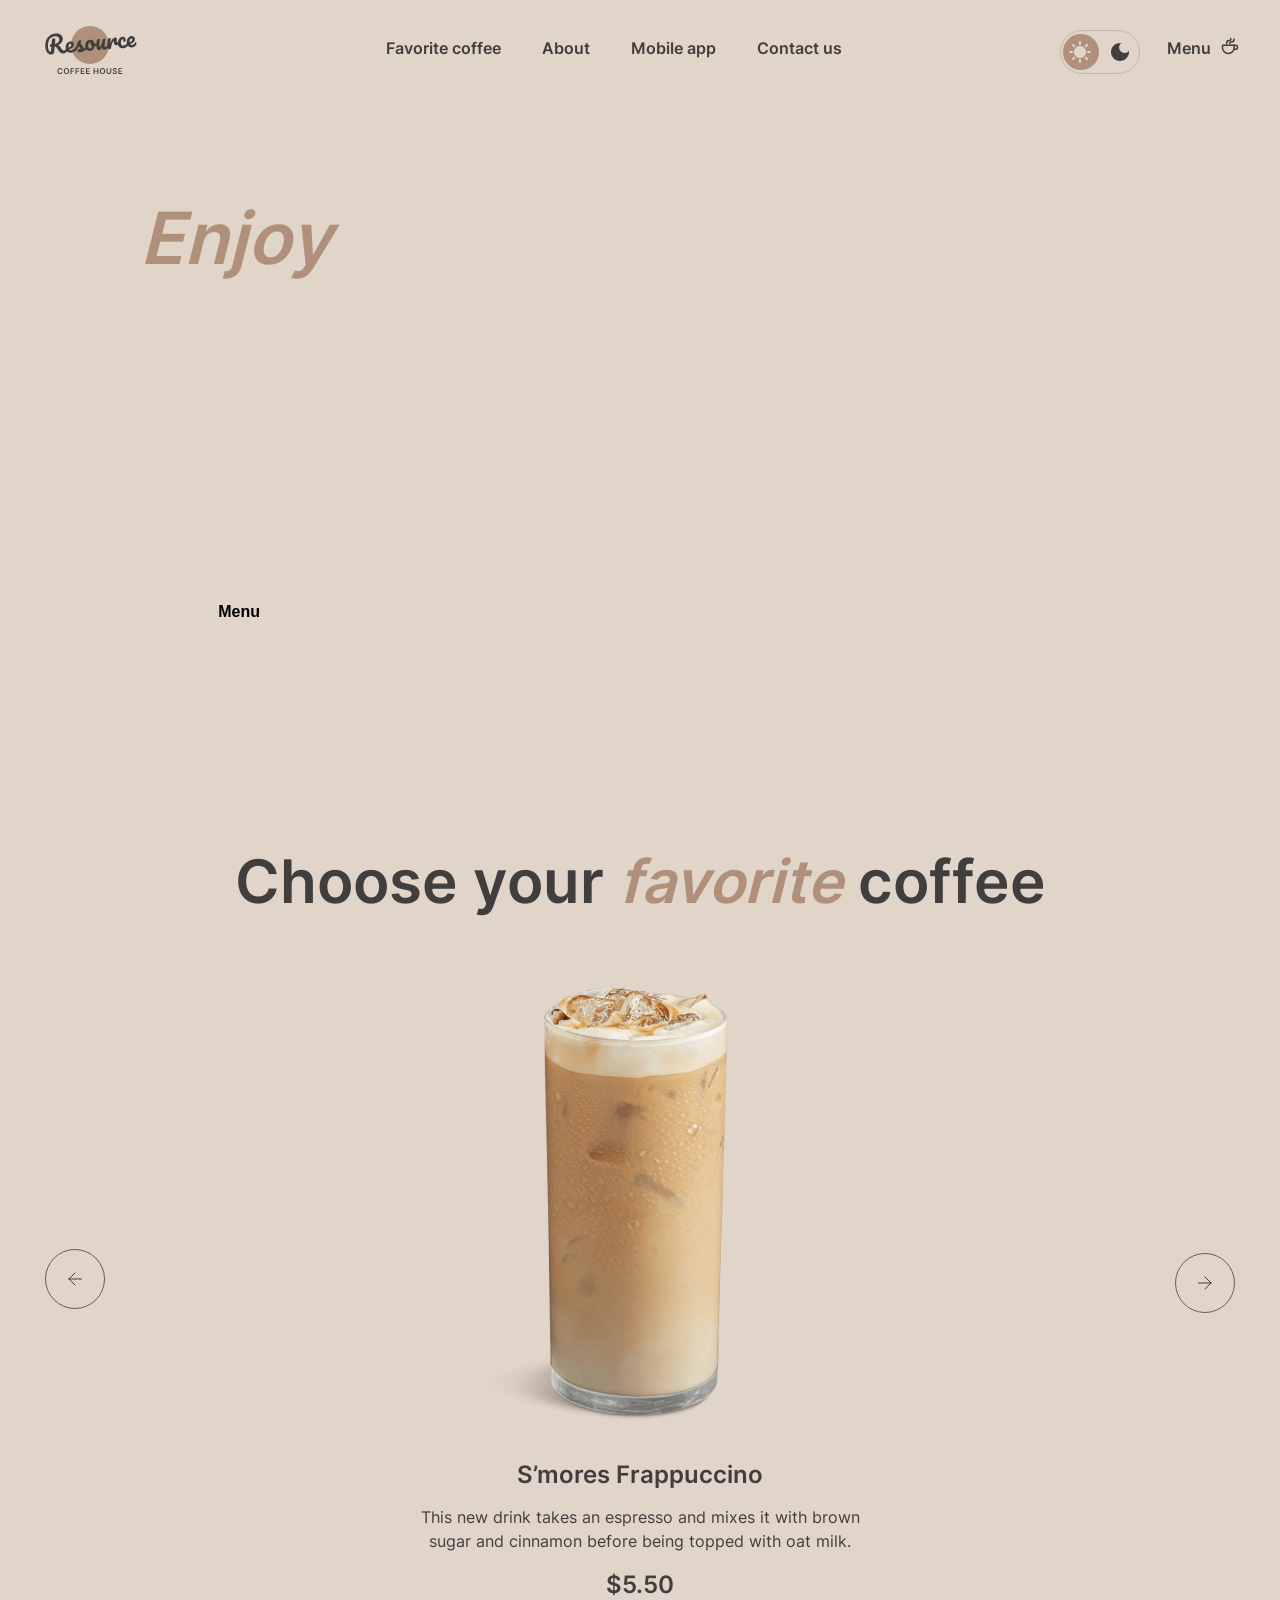
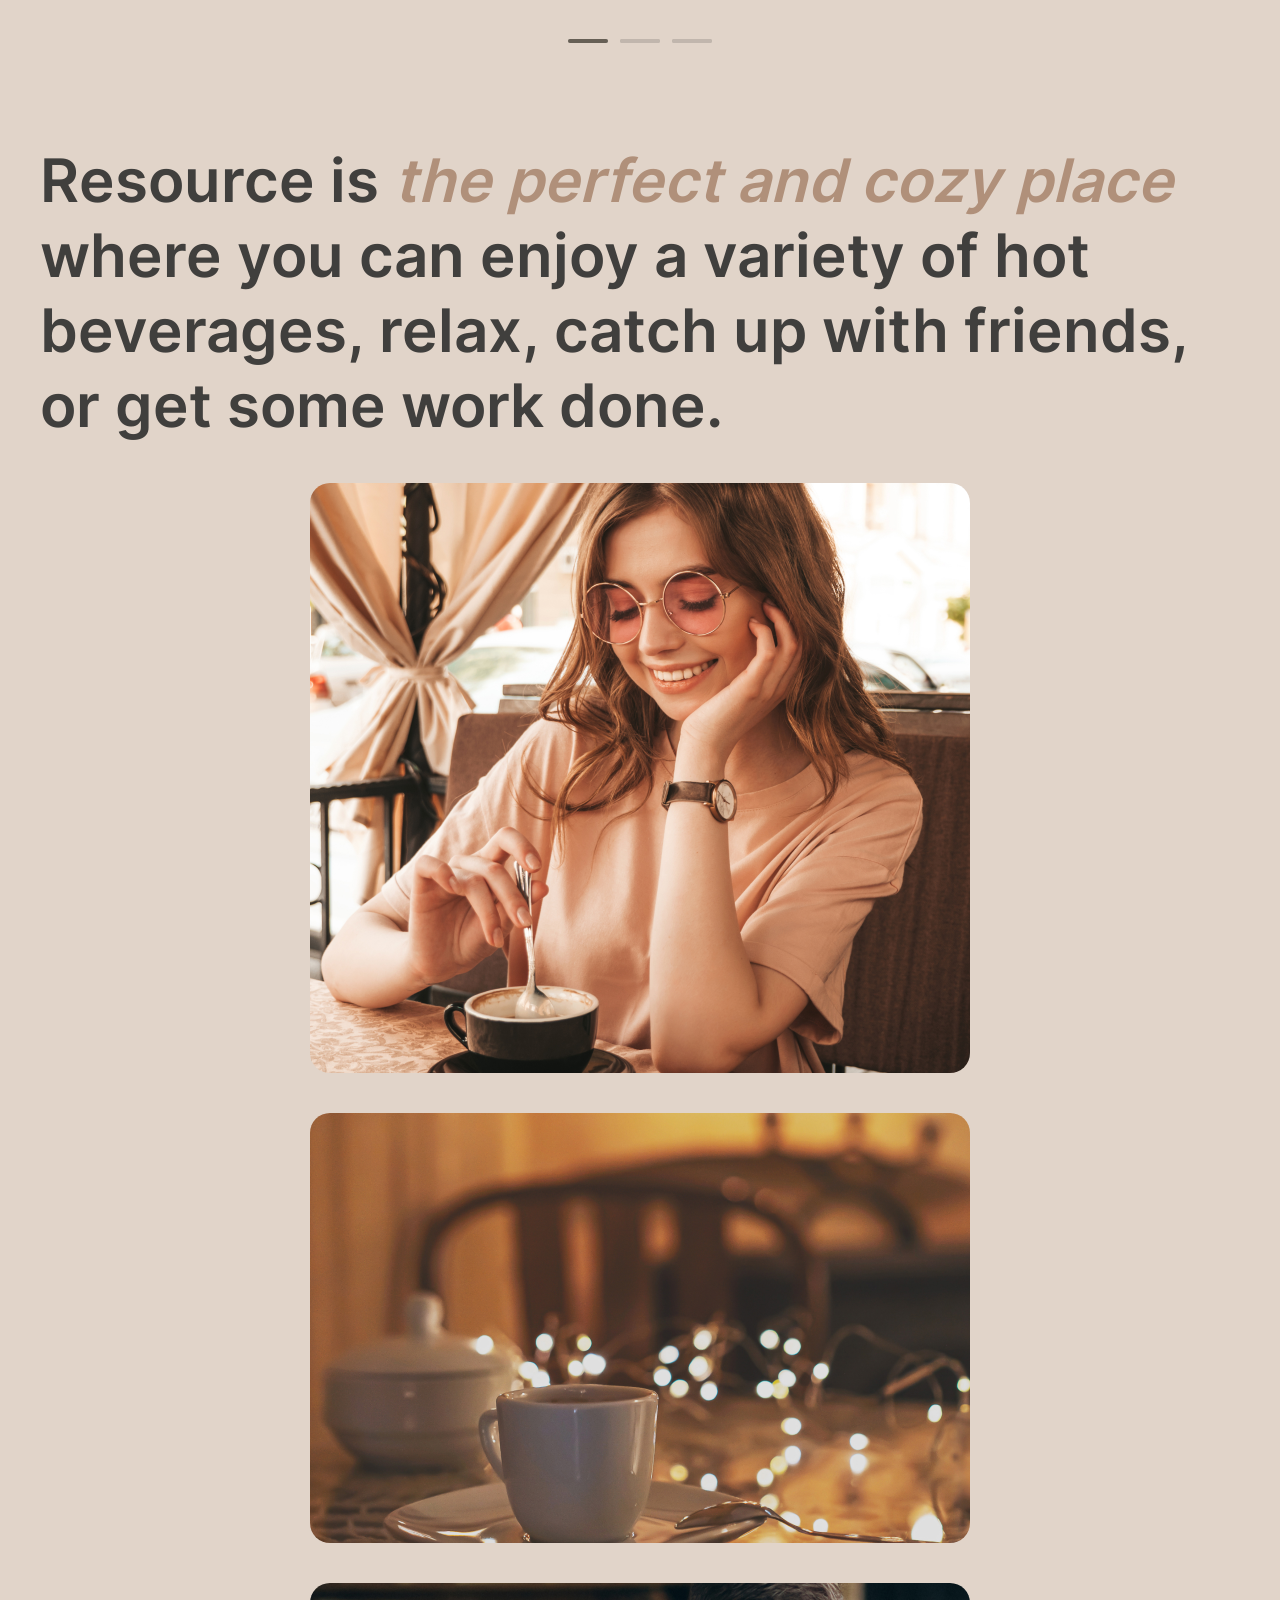
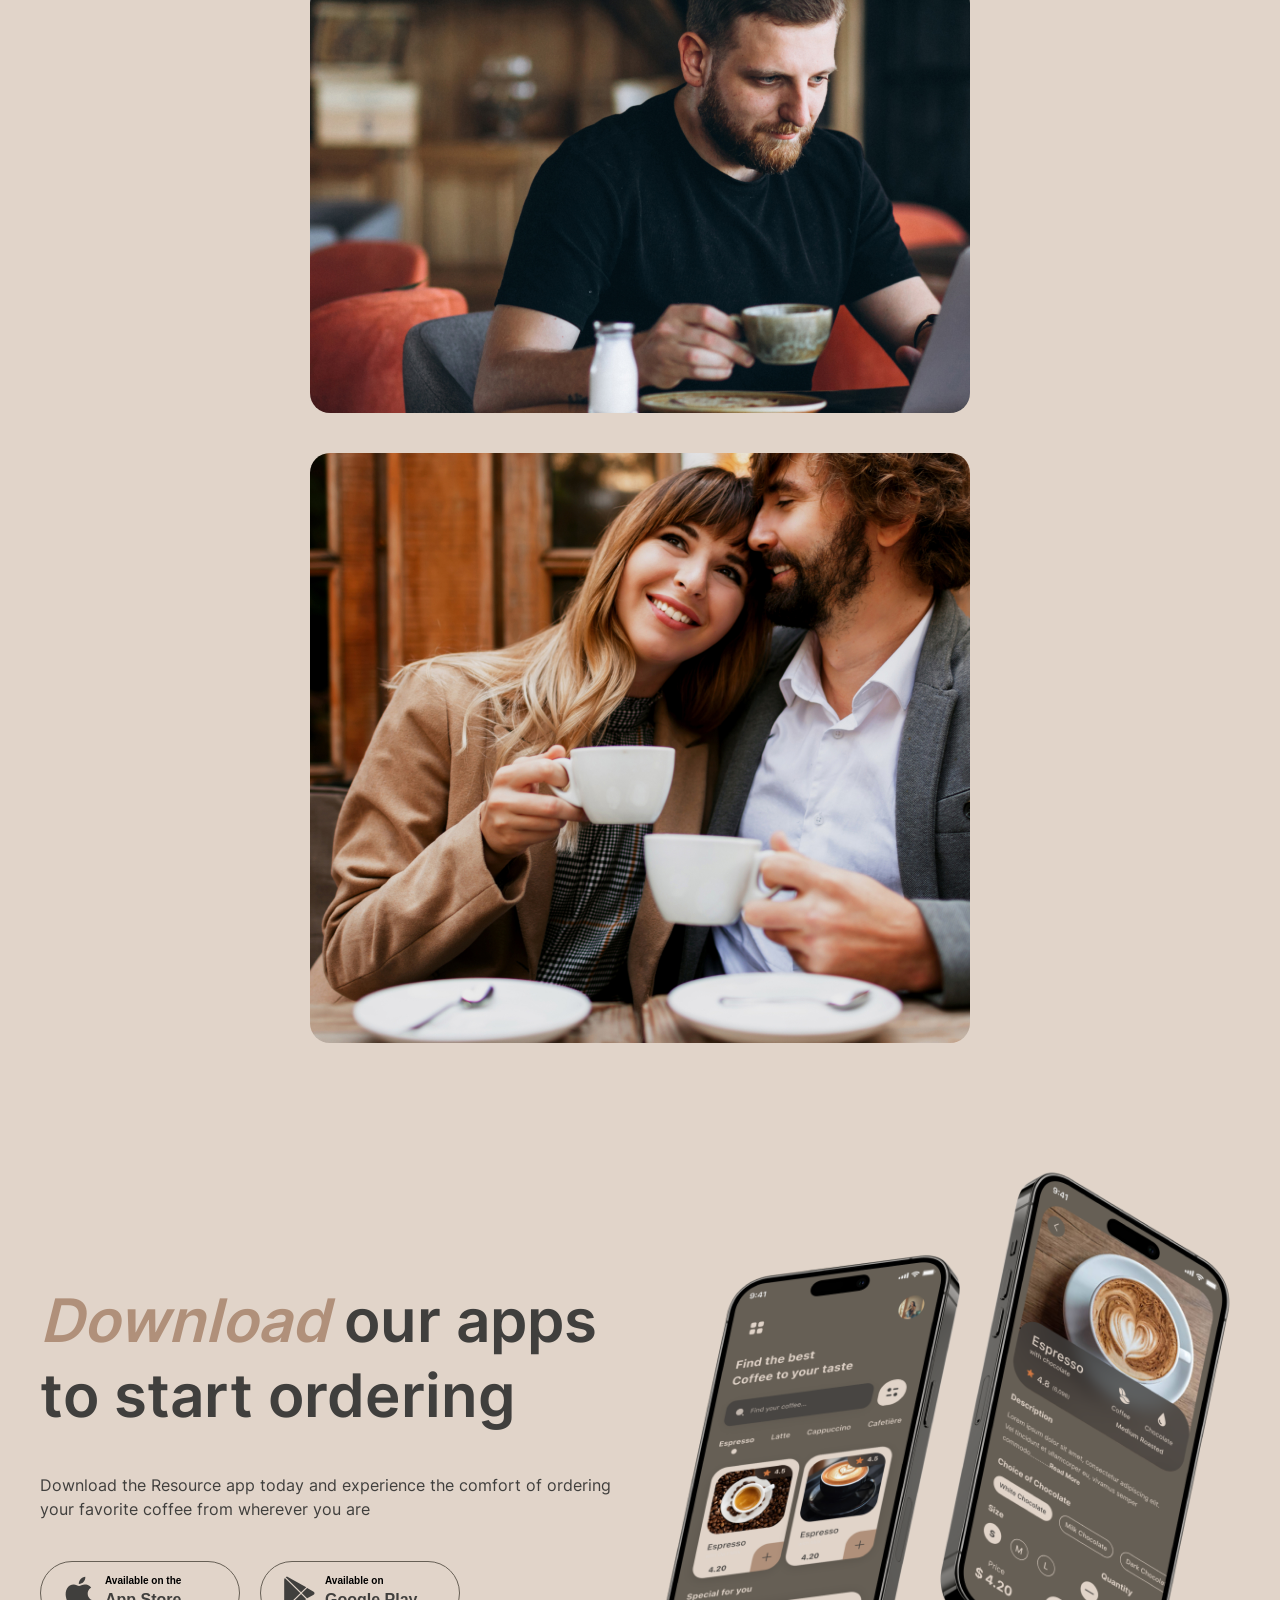
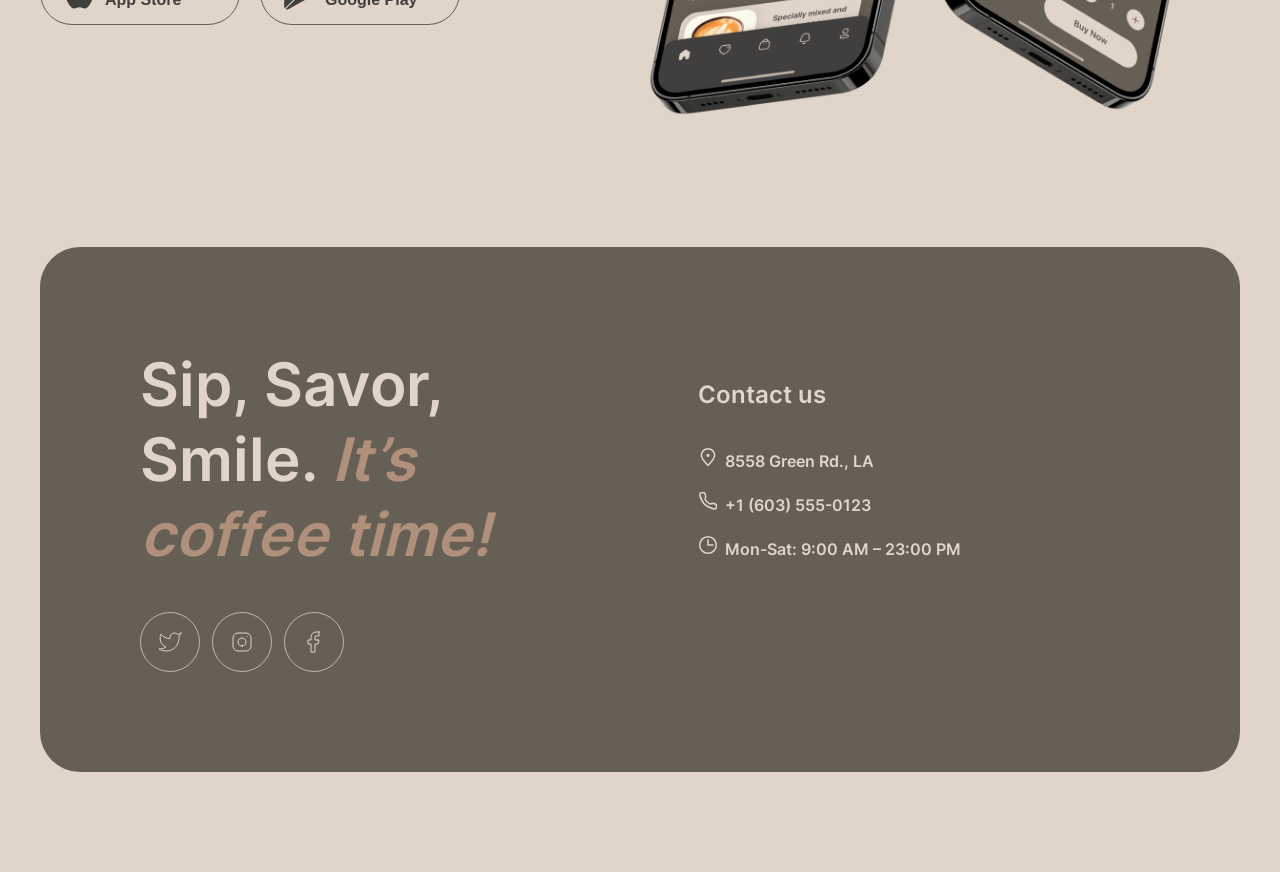
==== index.html @ 642f6a85 "feat: add theme colors" ====
<!DOCTYPE html>
<html lang="en">

<head>
    <meta charset="UTF-8">
    <meta name="viewport" content="width=device-width, initial-scale=1.0">
    <link rel="stylesheet" href="css/index.css">
    <title>Coffee-House</title>
    <link rel="icon" type="image/x-icon" href="asserts/img/ico/coffee-cup.ico">
    <script src="js/initTheme.js" type="module"></script>
</head>

<body>
    <header class="header">
        <div class="content-wrapper">
            <img class="logo" src="asserts/img/svg/header/logo.svg" alt="logo">
            <div class="header_menu_wrapper">
                <nav class="nav">
                    <ul class="nav_list">
                        <li class="nav_item"><a class="nav_link" href="#favorite">Favorite coffee</a></li>
                        <li class="nav_item"><a class="nav_link" href="#about">About</a></li>
                        <li class="nav_item"><a class="nav_link" href="#mobile-app">Mobile app</a></li>
                        <li class="nav_item"><a class="nav_link" href="#contact-us">Contact us</a></li>
                    </ul>
                </nav>

                <a class="menu_link" href="menu.html">
                    <div class="menu">Menu</div>
                    <img class="coffee-cup" src="asserts/img/svg/header/coffee-cup.svg" alt="coffee-cup">
                </a>
            </div>
            <label class="theme-switch">
                <input type="checkbox" id="theme-toggle">
                <span class="theme-slider">
                    <span class="icon sun"><svg width="22" height="22" viewBox="0 0 22 22" fill="none"
                            xmlns="http://www.w3.org/2000/svg">
                            <path
                                d="M10 3V1C10 0.45 10.45 0 11 0C11.55 0 12 0.45 12 1V3C12 3.55 11.55 4 11 4C10.45 4 10 3.55 10 3ZM17.36 6.05L18.77 4.63C19.16 4.24 19.16 3.61 18.77 3.22C18.38 2.83 17.75 2.83 17.36 3.22L15.95 4.64C15.56 5.03 15.56 5.66 15.95 6.05C16.34 6.44 16.97 6.44 17.36 6.05ZM21 10H19C18.45 10 18 10.45 18 11C18 11.55 18.45 12 19 12H21C21.55 12 22 11.55 22 11C22 10.45 21.55 10 21 10ZM11 18C10.45 18 10 18.45 10 19V21C10 21.55 10.45 22 11 22C11.55 22 12 21.55 12 21V19C12 18.45 11.55 18 11 18ZM4.64 6.05L3.22 4.64C2.83 4.25 2.83 3.61 3.22 3.23C3.61 2.85 4.25 2.84 4.63 3.23L6.04 4.64C6.43 5.03 6.43 5.67 6.04 6.05C5.65 6.43 5.02 6.44 4.64 6.05ZM15.95 15.95C15.56 16.34 15.56 16.98 15.95 17.36L17.36 18.77C17.75 19.16 18.39 19.16 18.77 18.77C19.16 18.38 19.16 17.74 18.77 17.36L17.36 15.95C16.98 15.56 16.34 15.56 15.95 15.95ZM1 12H3C3.55 12 4 11.55 4 11C4 10.45 3.55 10 3 10H1C0.45 10 0 10.45 0 11C0 11.55 0.45 12 1 12ZM4.64 18.78L6.05 17.37C6.44 16.98 6.44 16.34 6.05 15.96C5.66 15.58 5.02 15.57 4.64 15.96L3.23 17.37C2.84 17.76 2.84 18.4 3.23 18.78C3.61 19.17 4.25 19.17 4.64 18.78ZM11 5C7.69 5 5 7.69 5 11C5 14.31 7.69 17 11 17C14.31 17 17 14.31 17 11C17 7.69 14.31 5 11 5Z"
                                fill="#E1D4C9" />
                        </svg>

                    </span>
                    <span class="icon moon"><svg width="18" height="18" viewBox="0 0 18 18" fill="none"
                            xmlns="http://www.w3.org/2000/svg">
                            <path
                                d="M9 0C4.03 0 0 4.03 0 9C0 13.97 4.03 18 9 18C13.97 18 18 13.97 18 9C18 8.54 17.96 8.08 17.9 7.64C16.92 9.01 15.32 9.9 13.5 9.9C10.52 9.9 8.1 7.48 8.1 4.5C8.1 2.69 8.99 1.08 10.36 0.0999999C9.92 0.0399999 9.46 0 9 0Z"
                                fill="#403F3D" />
                        </svg>
                    </span>
                </span>
            </label>
            <div class="burger_menu">
                <span class="line-1"></span>
                <span class="line-2"></span>
            </div>
        </div>
    </header>
    <main class="main">
        <section class="section_enjoy">
            <div class="content-wrapper">
                <div class="section-enjoy_content"><video autoplay muted loop>
                        <source src="asserts/video/enjoy-720.mp4" type="video/mp4">
                    </video>
                    <div class="enjoy_wrapper">
                        <h1><span class="accent-text">Enjoy</span> premium coffee at our charming cafe</h1>
                        <p>With its inviting atmosphere and delicious coffee options, the Coffee House Resource is a
                            popular
                            destination for coffee lovers and those seeking a warm and inviting space to enjoy their
                            favorite beverage.</p>
                        <button class="menu" onclick="location.href='menu.html'">
                            <span class="btn-menu-text">Menu</span>
                            <img class="coffee-cup-button" src="asserts/img/svg/header/coffee-cup.svg" alt="coffee-cup">
                        </button>
                    </div>
                </div>

            </div>
        </section>
        <section id="favorite" class="section_favorite">
            <div class="content-wrapper">
                <h2 class="section-header">Choose your <span class="accent-text">favorite</span> coffee</h2>
                <div class="slider">
                    <div class="slides-container">
                        <div class="slide active">
                            <div class="cofee_image"><img src="asserts/img/png/slide-1.png" alt="slide-1"></div>
                            <div class="coffee_name">S’mores Frappuccino</div>
                            <div class="coffee_description">This new drink takes an espresso and mixes it with brown
                                sugar and cinnamon before being topped with oat milk.</div>
                            <div class="coffee_price">$5.50</div>
                        </div>
                    </div>
                    <div class="left_arrow">
                        <svg class="svg-arrow" width="60" height="60" viewBox="0 0 60 60" fill="none"
                            xmlns="http://www.w3.org/2000/svg">
                            <rect class="rect" x="0.5" y="0.5" width="59" height="59" rx="29.5" stroke="#665F55" />
                            <path class="path" d="M36.5 30H24M24 30L30 24M24 30L30 36" stroke="#403F3D"
                                stroke-linecap="round" stroke-linejoin="round" />
                        </svg>
                    </div>
                    <div class="right_arrow"><svg class="svg-arrow" width="60" height="60" viewBox="0 0 60 60"
                            fill="none" xmlns="http://www.w3.org/2000/svg">
                            <rect class="rect" x="0.5" y="0.5" width="59" height="59" rx="29.5" stroke="#665F55" />
                            <path class="path" d="M36.5 30H24M24 30L30 24M24 30L30 36" stroke="#403F3D"
                                stroke-linecap="round" stroke-linejoin="round" />
                        </svg></div>
                    <div class="controls">
                        <div class="controll-wrapper">
                            <div class="control active"></div>
                        </div>
                        <div class="controll-wrapper">
                            <div class="control"></div>
                        </div>
                        <div class="controll-wrapper">
                            <div class="control"></div>
                        </div>
                    </div>
                </div>
            </div>
        </section>
        <section id="about" class="section_about">
            <div class="content-wrapper">
                <h2 class="section-header">Resource is <span class="accent-text">the perfect and cozy place</span> where
                    you
                    can enjoy a variety
                    of hot beverages,
                    relax, catch up with friends, or get some work done.</h2>
                <div class="galery">
                    <div class="left_row">
                        <div class="frame frame_first"> <img class="foto_first" src="asserts/img/png/about-1.png"
                                alt="about-1">
                        </div>
                        <div class="frame frame_second">
                            <img class="foto_second" src="asserts/img/png/about-2.png" alt="about-2">
                        </div>
                    </div>
                    <div class="right_row">
                        <div class="frame frame_first"><img class="foto_first" src="asserts/img/png/about-3.png"
                                alt="about-3"></div>
                        <div class="frame frame_second"><img class="foto_second" src="asserts/img/png/about-4.png"
                                alt="about-4"></div>
                    </div>
                </div>
            </div>
        </section>
        <section id="mobile-app" class="mobile-app">
            <div class="content-wrapper">
                <div class="offer">
                    <h2 class="section-header"><span class="accent-text">Download</span> our apps to start ordering</h2>
                    <div class="description">Download the Resource app today and experience the comfort of ordering your
                        favorite coffee from wherever you are</div>
                    <div class="download_block_buttons">
                        <button class="button-download"><svg class="svg-apple" width="36" height="36"
                                viewBox="0 0 36 36" fill="none" xmlns="http://www.w3.org/2000/svg">
                                <g id="icon-apple">
                                    <g id="Icon-apple">
                                        <g id="Vector-apple">
                                            <path class="apple"
                                                d="M26.7063 18.6307C26.6694 14.6324 30.0641 12.6872 30.2193 12.5966C28.2967 9.86366 25.3169 9.49026 24.2697 9.46048C21.767 9.20369 19.3393 10.9206 18.0644 10.9206C16.764 10.9206 14.8008 9.48529 12.6848 9.52747C9.96196 9.56841 7.41468 11.1055 6.01762 13.4923C3.13444 18.359 5.28474 25.5108 8.04705 29.4446C9.42884 31.3712 11.0435 33.5223 13.1569 33.4466C15.2245 33.3635 15.9968 32.1614 18.4919 32.1614C20.9641 32.1614 21.6893 33.4466 23.8447 33.3983C26.0637 33.3635 27.4608 31.463 28.7942 29.519C30.3911 27.3108 31.0323 25.1362 31.0578 25.0245C31.0056 25.0071 26.7483 23.4229 26.7063 18.6307Z"
                                                fill="#403F3D" />
                                            <path class="apple"
                                                d="M22.6347 6.87268C23.7468 5.51675 24.5076 3.67205 24.2964 1.80005C22.6869 1.86952 20.674 2.88554 19.5149 4.21169C18.4893 5.38029 17.5732 7.29571 17.8099 9.097C19.6179 9.2285 21.4743 8.20752 22.6347 6.87268Z"
                                                fill="#403F3D" />
                                        </g>
                                    </g>
                                </g>
                            </svg>
                            <span class="text">
                                <span class="description">Available on the</span>
                                <span class="platform">App Store</span>
                            </span>
                        </button>
                        <button class="button-download"><svg width="36" height="36" viewBox="0 0 36 36" fill="none"
                                xmlns="http://www.w3.org/2000/svg">
                                <g id="icon-google">
                                    <g id="Icon-google">
                                        <path class="google" id="Vector-google"
                                            d="M3.7558 3.20297C3.39335 3.57289 3.18359 4.14884 3.18359 4.89471V31.4994C3.18359 32.2453 3.39335 32.8212 3.7558 33.1911L3.84525 33.2723L19.1359 18.37V18.0181L3.84525 3.11575L3.7558 3.20297Z"
                                            fill="#403F3D" />
                                        <path class="google" id="Vector_2"
                                            d="M26.0776 23.34L20.9863 18.37V18.0181L26.0837 13.0482L26.1979 13.1128L32.2345 16.4617C33.9573 17.4121 33.9573 18.976 32.2345 19.9324L26.1979 23.2753L26.0776 23.34Z"
                                            fill="#403F3D" />
                                        <path class="google" id="Vector_3"
                                            d="M25.2733 24.2007L20.0617 19.1195L4.68164 34.1166C5.25384 34.7031 6.18695 34.7737 7.24807 34.1873L25.2733 24.2007Z"
                                            fill="#403F3D" />
                                        <path class="google" id="Vector_4"
                                            d="M25.2733 12.1876L7.24807 2.20103C6.18695 1.62058 5.25384 1.69125 4.68164 2.27772L20.0617 17.2688L25.2733 12.1876Z"
                                            fill="#403F3D" />
                                    </g>
                                </g>
                            </svg>
                            <span class="text">
                                <span class="description">Available on</span>
                                <span class="platform">Google Play</span>
                            </span>
                        </button>
                    </div>
                </div>
                <div class="screens">
                    <img src="asserts/img/png/mobile-screens.png" alt="mobile-screens">
                </div>
            </div>
        </section>
    </main>
    <footer class="footer">
        <div class="content-wrapper">
            <div class="footer_wrapper">
                <div class="left_pane">
                    <h2>Sip, Savor, Smile. <span class="accent-text">It’s coffee time!</span></h2>
                    <div class="icons">
                        <a class="icon-wrapper" href="https://twitter.com/?lang=en" target="_blank"><svg width="24"
                                height="24" viewBox="0 0 24 24" fill="none" xmlns="http://www.w3.org/2000/svg">
                                <g id="twitter">
                                    <path class="twitter" id="Vector-twitter"
                                        d="M23 3.01006C23 3.01006 20.9821 4.20217 19.86 4.54006C19.2577 3.84757 18.4573 3.35675 17.567 3.13398C16.6767 2.91122 15.7395 2.96725 14.8821 3.29451C14.0247 3.62177 13.2884 4.20446 12.773 4.96377C12.2575 5.72309 11.9877 6.62239 12 7.54006V8.54006C10.2426 8.58562 8.50127 8.19587 6.93101 7.4055C5.36074 6.61513 4.01032 5.44869 3 4.01006C3 4.01006 -1 13.0101 8 17.0101C5.94053 18.408 3.48716 19.109 1 19.0101C10 24.0101 21 19.0101 21 7.51006C20.9991 7.23151 20.9723 6.95365 20.92 6.68006C21.9406 5.67355 23 3.01006 23 3.01006Z"
                                        stroke="#E1D4C9" stroke-linecap="round" stroke-linejoin="round" />
                                </g>
                            </svg>
                        </a>
                        <a class="icon-wrapper" href="https://www.instagram.com/" target="_blank"><svg width="24"
                                height="24" viewBox="0 0 24 24" fill="none" xmlns="http://www.w3.org/2000/svg">
                                <g id="instagram">
                                    <path class="instagram" id="Vector-instagram"
                                        d="M12 16C14.2091 16 16 14.2091 16 12C16 9.79086 14.2091 8 12 8C9.79086 8 8 9.79086 8 12C8 14.2091 9.79086 16 12 16Z"
                                        stroke="#E1D4C9" stroke-linecap="round" stroke-linejoin="round" />
                                    <path class="instagram" id="Vector-instagram_2"
                                        d="M3 16V8C3 5.23858 5.23858 3 8 3H16C18.7614 3 21 5.23858 21 8V16C21 18.7614 18.7614 21 16 21H8C5.23858 21 3 18.7614 3 16Z"
                                        stroke="#E1D4C9" />
                                    <path class="instagram" id="Vector-instagram_3" d="M17.5 6.51L17.51 6.49889"
                                        stroke="#E1D4C9" stroke-linecap="round" stroke-linejoin="round" />
                                </g>
                            </svg>
                        </a>
                        <a class="icon-wrapper" href="https://www.facebook.com/" target="_blank"><svg width="24"
                                height="24" viewBox="0 0 24 24" fill="none" xmlns="http://www.w3.org/2000/svg">
                                <g id="facebook">
                                    <path class="facebook" id="Vector-facebook"
                                        d="M17 2H14C12.6739 2 11.4021 2.52678 10.4645 3.46447C9.52678 4.40215 9 5.67392 9 7V10H6V14H9V22H13V14H16L17 10H13V7C13 6.73478 13.1054 6.48043 13.2929 6.29289C13.4804 6.10536 13.7348 6 14 6H17V2Z"
                                        stroke="#E1D4C9" stroke-linecap="round" stroke-linejoin="round" />
                                </g>
                            </svg></a>
                    </div>
                </div>
                <div class="right_pane">
                    <div id="contact-us" class="contact-us">Contact us</div>
                    <div class="contacts">
                        <a class="geo"
                            href="https://www.google.com/maps/place/Green+Ave,+Los+Angeles,+CA+90017,+USA/@34.0510876,-118.2740716,17z/data=!3m1!4b1!4m6!3m5!1s0x80c2c7a34c447f8b:0xe3b7208a65a0b1e2!8m2!3d34.0510876!4d-118.2714967!16s%2Fg%2F1tj1sbyf?entry=ttu"
                            target="_blank"><img src="asserts/img/svg/footer/geo.svg" alt="geo">
                            <p>8558 Green Rd., LA</p>
                        </a>
                        <a class="tel" href="tel:+1(603)555-0123"><img src="asserts/img/svg/footer/phone.svg"
                                alt="phone">
                            <p>
                                +1 (603) 555-0123</p>
                        </a>
                        <div class="work-days"><img src="asserts/img/svg/footer/clock.svg" alt="clock">
                            <p>Mon-Sat: 9:00 AM – 23:00 PM</p>
                        </div>
                    </div>
                </div>
            </div>
        </div>
    </footer>
    <script src="js/theme.js" type="module"></script>
</body>

</html>
---- css/index.css ----
@import "variables.css";
@import "header.css";
@import "footer.css";

@font-face {
  font-family: "Inter";
  src: url("../asserts/fonts/Inter/Inter-SemiBold.ttf");
  font-weight: 600;
}

@font-face {
  font-family: "Inter";
  src: url("../asserts/fonts/Inter/Inter-Regular.ttf");
  font-weight: 400;
}

* {
  box-sizing: border-box;
}

html {
  font-family: Inter;
  scroll-behavior: smooth;
  background-color: var(--background-body);
  color: var(--text-dark);
}

h1,
h2 {
  margin: 0;
}

body {
  max-width: 1440px;
  margin: 0 auto;
}

.content-wrapper {
  padding: 0 40px 100px;
  display: flex;
}

.section-header {
  font-size: 3.75rem;
  line-height: 125%;
  margin-bottom: 40px;
}

.accent-text {
  font-style: italic;
  color: var(--text-accent);
}

.section-enjoy_content {
  width: 100%;
  position: relative;
  overflow: hidden;
  border-radius: 40px;
  padding: 100px 0 100px 100px;
}

.section_enjoy video {
  position: absolute;
  top: 50%;
  left: 50%;
  transform: translate(-50%, -50%);
  overflow: hidden;
  z-index: -100;
}

.enjoy_wrapper {
  width: 530px;
  color: var(--text-light);
}

.enjoy_wrapper h1 {
  font-size: 72px;
  font-weight: 600;
  line-height: 105%;
}

.enjoy_wrapper p {
  margin-top: 41px;
  font-size: 16px;
  font-weight: 400;
  line-height: 150%;
}

.enjoy_wrapper .menu {
  margin-top: 40px;
  display: flex;
  width: 200px;
  padding: 20px 0px;
  justify-content: flex-end;
  border: none;
  border-radius: 100px;
  background-color: var(--background-body);
  font-size: 16px;
  font-weight: 600;
  line-height: 150%;
  transition: all 300ms ease-in;
}

.enjoy_wrapper .coffee-cup-button {
  margin-right: 60px;
  transition: opacity 300ms ease-in;
  opacity: 0;
  overflow: hidden;
}

.section_favorite .content-wrapper {
  flex-direction: column;
}

.section_favorite .section-header {
  text-align: center;
}

.slider {
  height: 684px;
  position: relative;
}

.slides-container {
  position: absolute;
  top: 50%;
  left: 50%;
  transform: translate(-50%, -50%);
  width: 480px;
  height: 100%;
  overflow: hidden;
}

.slide {
  position: absolute;
  display: flex;
  flex-direction: column;
  align-items: center;
  width: 100%;
  animation: 0.5s ease-in-out;
}

.slide {
  display: none;
}

.slide.active,
.slide.next {
  display: flex;
}

.coffee_name {
  font-size: 24px;
  font-weight: 600;
  line-height: 125%;
  margin-top: 17px;
  margin-bottom: 15px;
}

.coffee_description {
  font-size: 16px;
  font-weight: 400;
  line-height: 150%;
  text-align: center;
}

.coffee_price {
  font-size: 24px;
  font-weight: 600;
  margin-top: 17px;
  margin-bottom: 40px;
}

.left_arrow,
.right_arrow {
  position: absolute;
  top: 42.5%;
}

.left_arrow {
  left: 5px;
}

.right_arrow {
  right: 5px;
}

.controls {
  position: absolute;
  left: 50%;
  bottom: 0;
  transform: translateX(-50%);
  display: flex;
  justify-content: center;
  gap: 12px;
}

.controll-wrapper {
  width: 40px;
  height: 4px;
  border-radius: 100px;
  background-color: var(--border-light);
}

.control {
  width: 100%;
  height: 4px;
  border-radius: 100px;
  background-color: var(--border-light);
}

.control.active {
  background-color: var(--border-dark);
  animation: progress 7s linear;
}

.section_about .content-wrapper {
  flex-direction: column;
}

.galery {
  display: flex;
  justify-content: center;
  gap: 40px;
  flex-wrap: wrap;
}

.frame {
  display: flex;
  align-items: center;
  justify-content: center;
  width: 660px;
  height: 590px;
  border-radius: 20px;
  overflow: hidden;
}

.left_row,
.right_row {
  display: flex;
  flex-direction: column;
  gap: 40px;
}

.left_row .frame_second,
.right_row .frame_first {
  height: 430px;
}

.frame img {
  width: 100%;
  transform: scale(110%);
  transition: 500ms ease-out;
}

.mobile-app .content-wrapper {
  justify-content: space-between;
}
.mobile-app .section-header {
  margin: 0;
}

.offer {
  width: 630px;
  display: flex;
  flex-direction: column;
  flex-wrap: wrap;
  gap: 40px;
  padding-top: 140px;
}

.offer .buttons {
  display: flex;
  gap: 20px;
}

.download_block_buttons {
  display: flex;
  gap: 20px;
}

.button-download {
  display: flex;
  width: 200px;
  padding: 12px 20px;
  align-items: center;
  gap: 8px;
  border-radius: 100px;
  border: 1px solid var(--border-dark);
  background-color: var(--background-body);
}

.offer .description {
  font-size: 16px;
  font-weight: 400;
  line-height: 150%;
}

.button-download .text {
  display: flex;
  flex-direction: column;
}

.button-download .description {
  color: inherit;
  font-size: 10px;
  font-weight: 600;
  line-height: 140%;
  text-align: left;
}

.button-download .platform {
  color: var(--text-dark);
  font-size: 16px;
  font-weight: 600;
  line-height: 150%;
}

.screens img {
  width: 100%;
}

.right_arrow {
  transform: rotate(180deg);
}

@media only screen and (max-width: 1024px) {
  .offer {
    padding: 0;
  }
  .mobile-app .content-wrapper {
    flex-direction: column;
  }
}

@media only screen and (max-width: 768px) {
  .left_row .frame_second,
  .right_row .frame_first {
    display: none;
  }

  .frame {
    width: 100%;
  }
}

@media only screen and (max-width: 720px) {
  .content-wrapper {
    padding: 0 16px;
  }

  .section-header {
    font-size: 32px;
  }

  .section_enjoy .section-header {
    font-size: 42px;
    line-height: 115%;
  }

  .section_enjoy {
    padding: 60px 16px;
  }

  .left_arrow,
  .right_arrow {
    display: none;
  }

  .coffee_description {
    width: 100%;
  }

  .focus_text {
    font-size: 32px;
  }

  .frame img {
    transform: scale(210%);
  }

  .offer {
    width: 100%;
  }

  .mobile-app {
    gap: 39px;
  }

  .download_block_buttons {
    flex-wrap: wrap;
  }

  .screens {
    margin-left: 0px;
  }

  .screens img {
    width: 348px;
    height: 348px;
  }
}

@media only screen and (max-width: 720px) {
  .slides-container {
    width: 100%;
  }
}
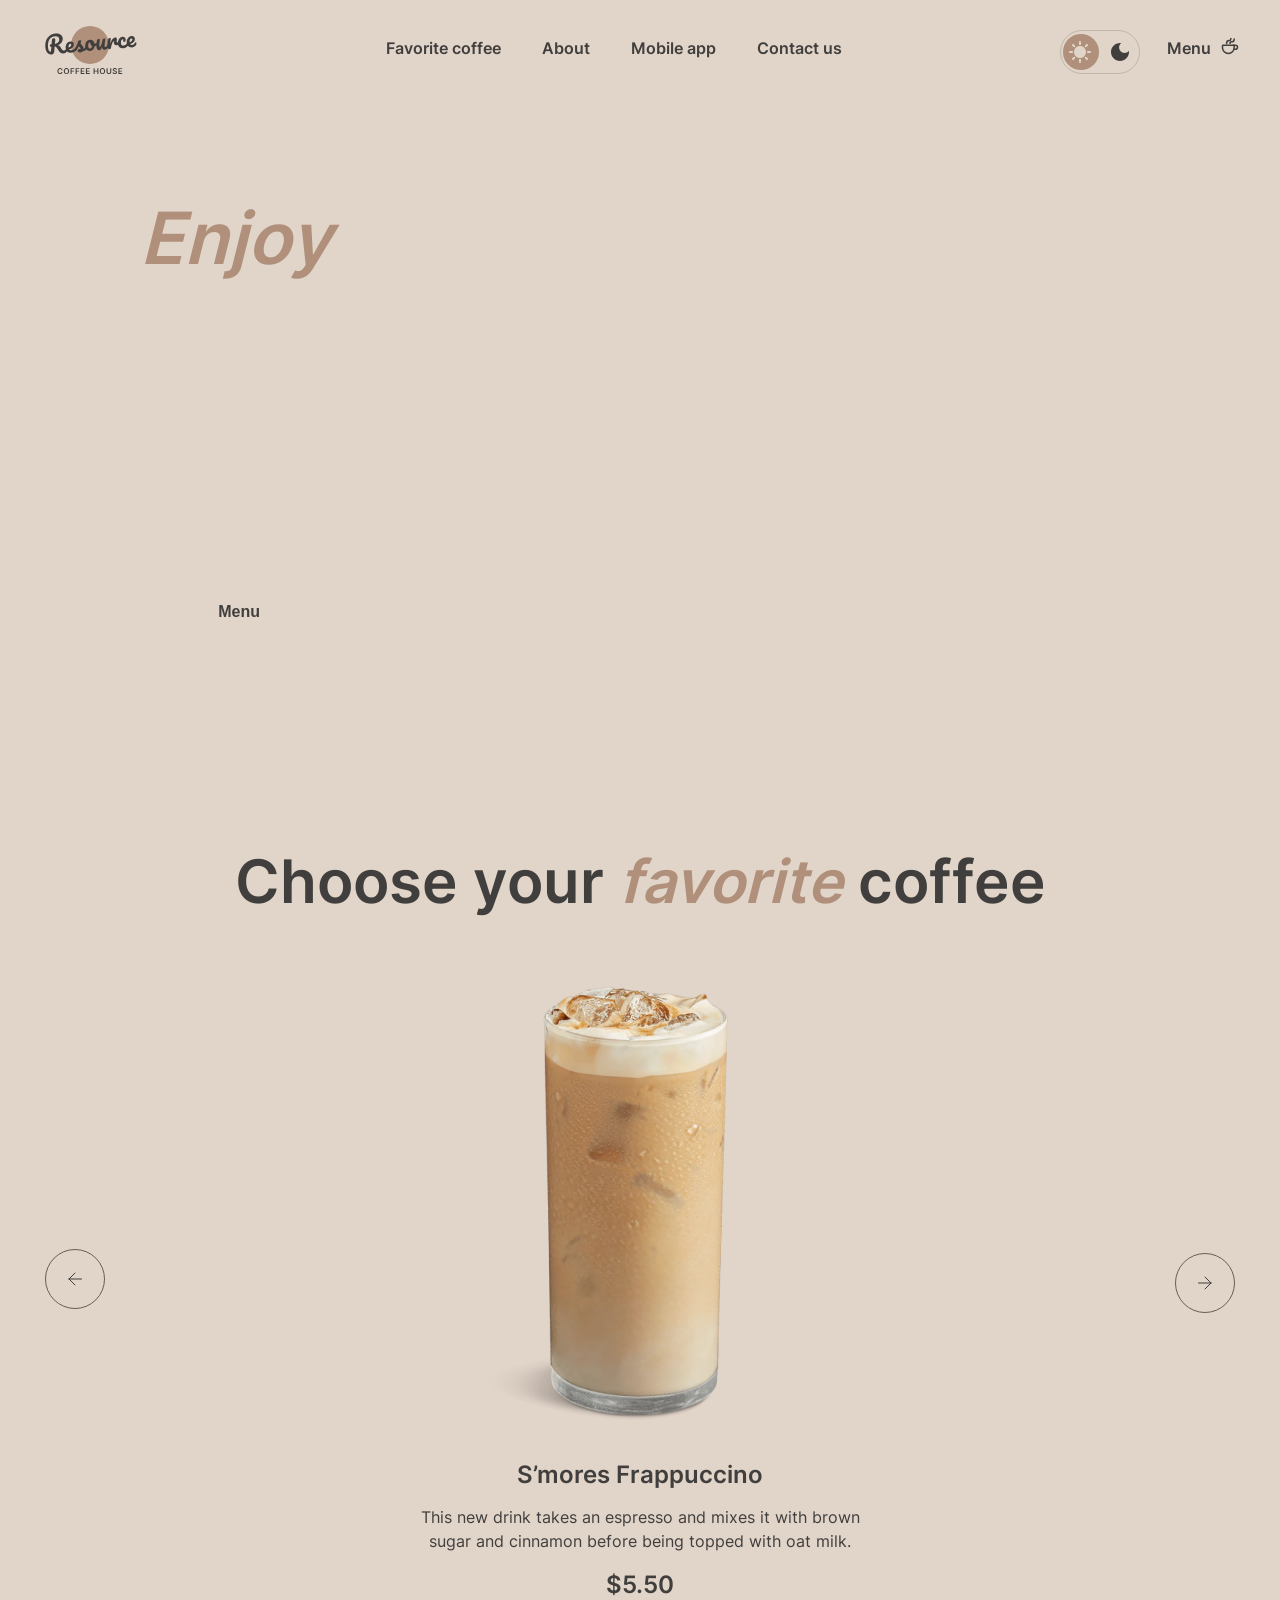
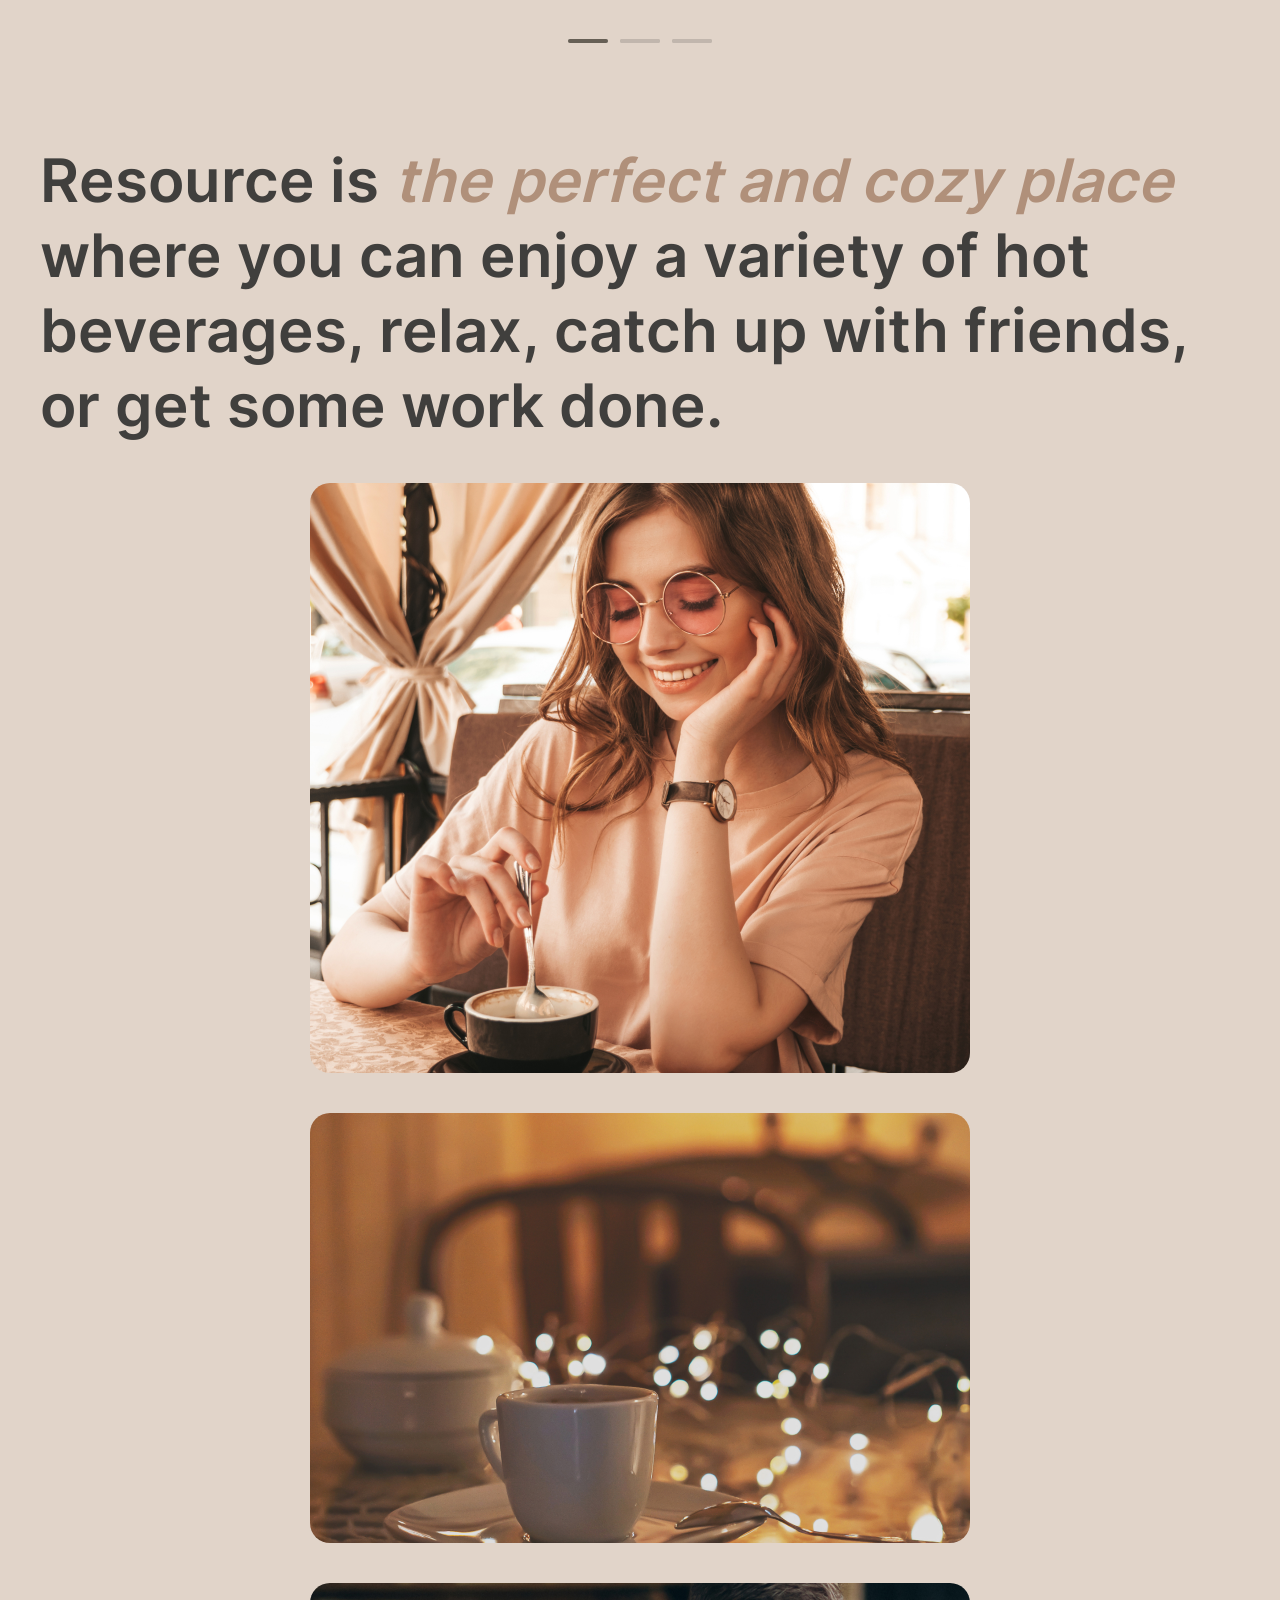
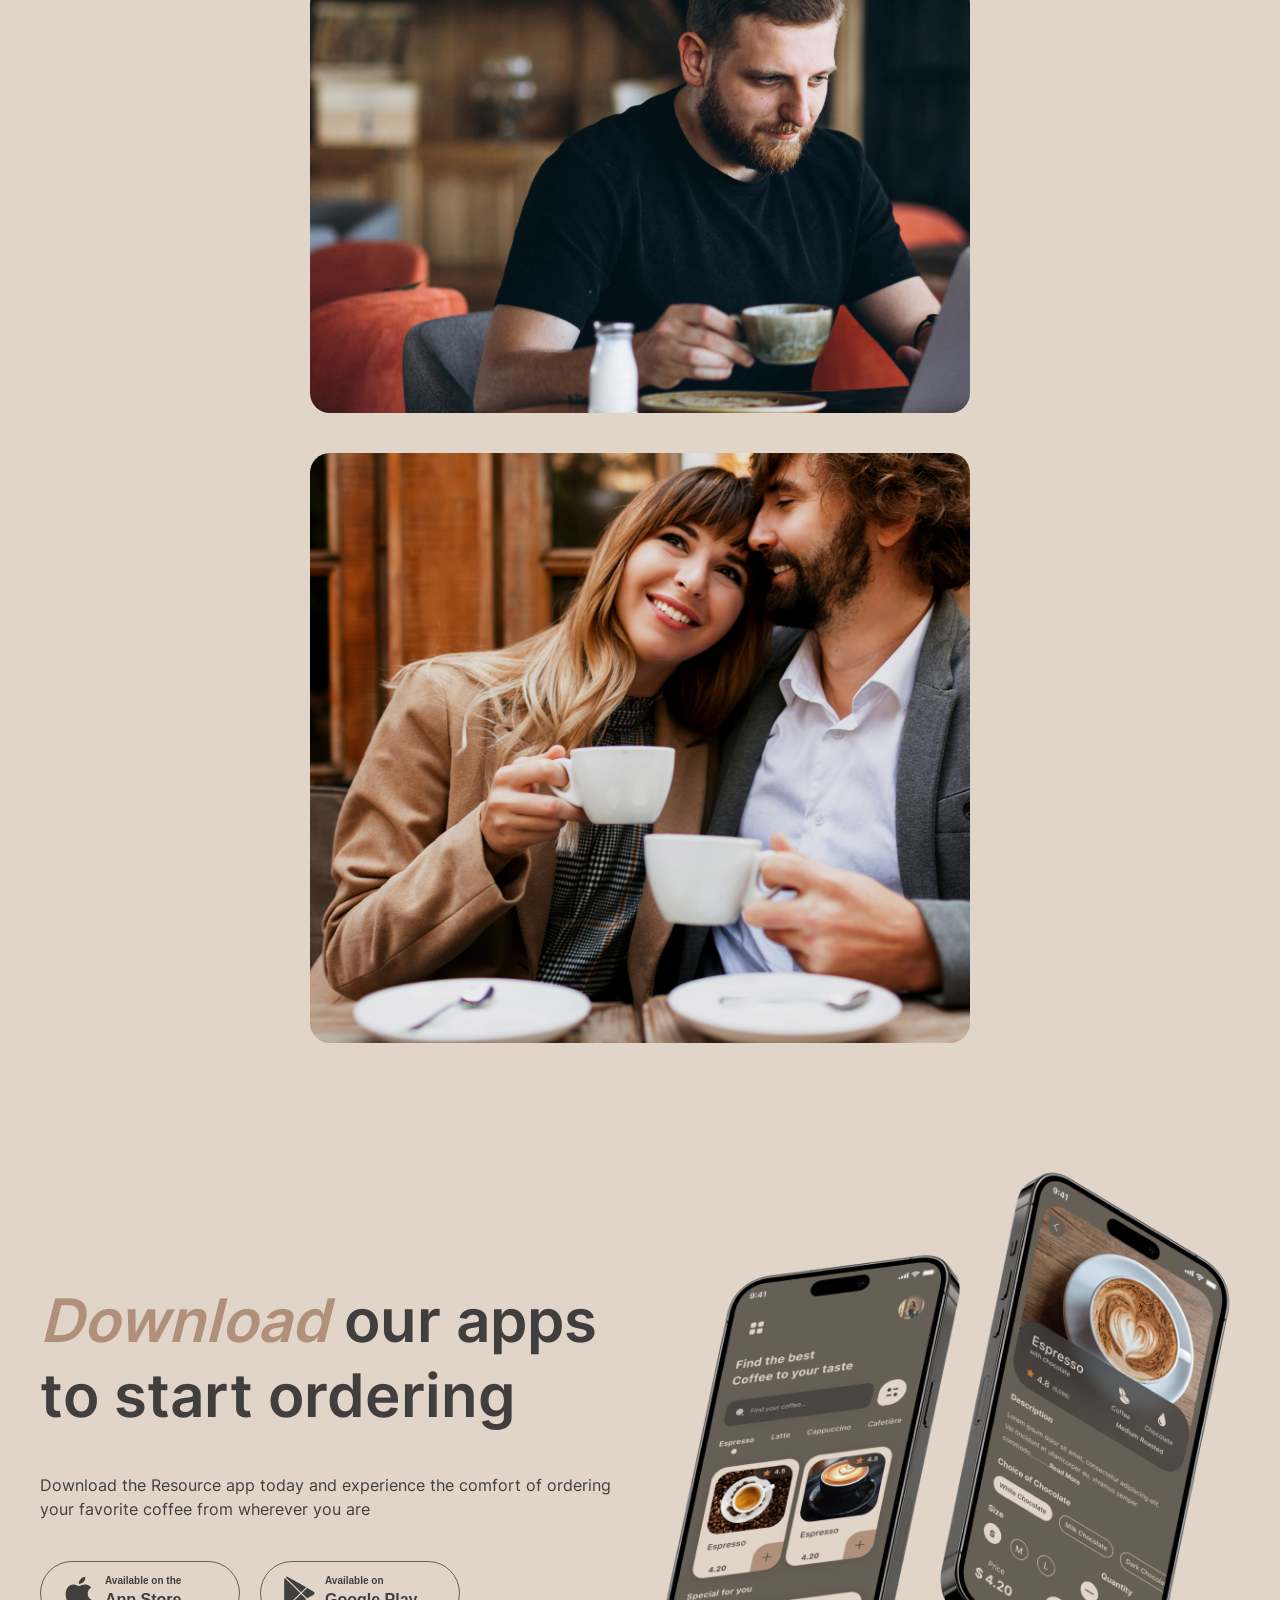
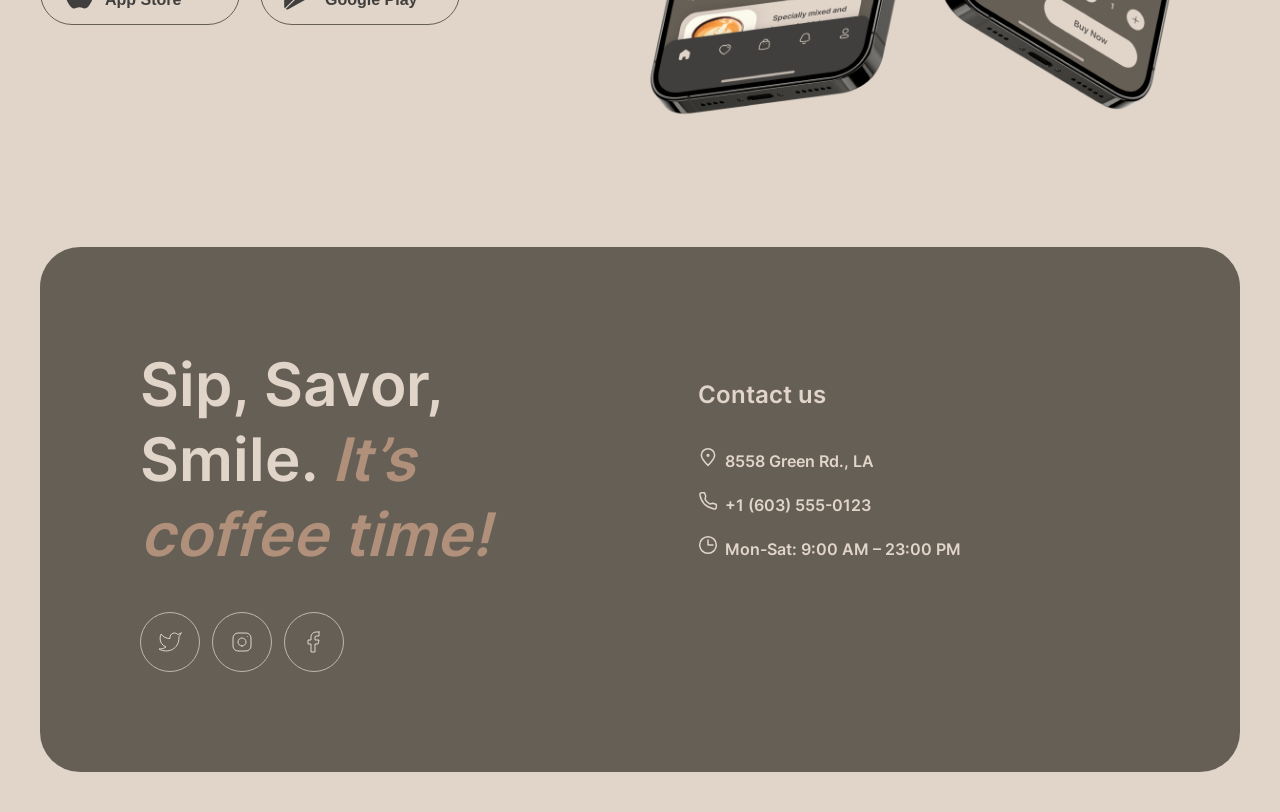
==== commit 1c3e4271: "fix: add header logos for dark theme" ====
--- a/index.html
+++ b/index.html
@@ -13,7 +13,8 @@
 <body>
     <header class="header">
         <div class="content-wrapper">
-            <img class="logo" src="asserts/img/svg/header/logo.svg" alt="logo">
+            <img class="logo-light" src="asserts/img/svg/header/logo-light.svg" alt="logo">
+            <img class="logo-dark" src="asserts/img/svg/header/logo-dark.svg" alt="logo">
             <div class="header_menu_wrapper">
                 <nav class="nav">
                     <ul class="nav_list">
@@ -26,7 +27,10 @@
 
                 <a class="menu_link" href="menu.html">
                     <div class="menu">Menu</div>
-                    <img class="coffee-cup" src="asserts/img/svg/header/coffee-cup.svg" alt="coffee-cup">
+                    <img class="coffee-cup coffee-cup-light" src="asserts/img/svg/header/coffee-cup-light.svg"
+                        alt="coffee-cup">
+                    <img class="coffee-cup coffee-cup-dark" src="asserts/img/svg/header/coffee-cup-dark.svg"
+                        alt="coffee-cup">
                 </a>
             </div>
             <label class="theme-switch">
@@ -69,7 +73,11 @@
                             favorite beverage.</p>
                         <button class="menu" onclick="location.href='menu.html'">
                             <span class="btn-menu-text">Menu</span>
-                            <img class="coffee-cup-button" src="asserts/img/svg/header/coffee-cup.svg" alt="coffee-cup">
+                            <img class="coffee-cup-button coffee-cup-light"
+                                src="asserts/img/svg/header/coffee-cup-light.svg" alt="coffee-cup">
+                            <img class="coffee-cup-button coffee-cup-dark"
+                                src="asserts/img/svg/header/coffee-cup-dark.svg" alt="coffee-cup">
+
                         </button>
                     </div>
                 </div>
--- a/css/index.css
+++ b/css/index.css
@@ -95,6 +95,7 @@
   border: none;
   border-radius: 100px;
   background-color: var(--background-body);
+  color: var(--text-dark);
   font-size: 16px;
   font-weight: 600;
   line-height: 150%;
@@ -302,7 +303,7 @@
 }
 
 .button-download .description {
-  color: inherit;
+  color: var(--text-dark);
   font-size: 10px;
   font-weight: 600;
   line-height: 140%;
@@ -330,6 +331,10 @@
   }
   .mobile-app .content-wrapper {
     flex-direction: column;
+  }
+
+  .section-enjoy_content {
+    padding-left: 60px;
   }
 }
 
@@ -353,7 +358,15 @@
     font-size: 32px;
   }
 
-  .section_enjoy .section-header {
+  .enjoy_wrapper {
+    width: 100%;
+  }
+
+  .section-enjoy_content {
+    padding: 60px 16px;
+  }
+
+  .enjoy_wrapper h1 {
     font-size: 42px;
     line-height: 115%;
   }
@@ -406,3 +419,66 @@
     width: 100%;
   }
 }
+
+@media (hover: hover) {
+  .enjoy_wrapper .menu:hover,
+  .left_arrow:hover,
+  .right_arrow:hover {
+    cursor: pointer;
+  }
+
+  .controls .active:hover {
+    cursor: default;
+  }
+
+  .enjoy_wrapper .menu:hover .coffee-cup-button {
+    opacity: 1;
+    overflow: visible;
+  }
+
+  .enjoy_wrapper .menu:hover .btn-menu-text {
+    margin-right: 8px;
+    transition: all 300ms ease-in;
+  }
+
+  .control__1:hover,
+  .control__2:hover,
+  .control__3:hover {
+    cursor: pointer;
+    background-color: var(--border-dark);
+  }
+
+  .frame:hover img {
+    transform: scale(100%);
+  }
+
+  .svg-arrow:hover {
+    fill: var(--background-container);
+    transition: fill 500ms ease-out;
+  }
+
+  .svg-arrow:hover .path,
+  .svg-arrow:hover .rect {
+    stroke: var(--text-light);
+    transition: stroke 500ms ease-out;
+  }
+
+  .button-download:hover {
+    cursor: pointer;
+    background-color: var(--background-container);
+    color: var(--text-light);
+    border: none;
+    transition: background-color 500ms ease-in;
+  }
+
+  .button-download:hover span {
+    color: var(--text-light);
+    transition: color 500ms ease-in;
+  }
+
+  .button-download:hover .apple,
+  .button-download:hover .google {
+    fill: var(--background-body);
+    transition: fill 500ms ease-in;
+  }
+}
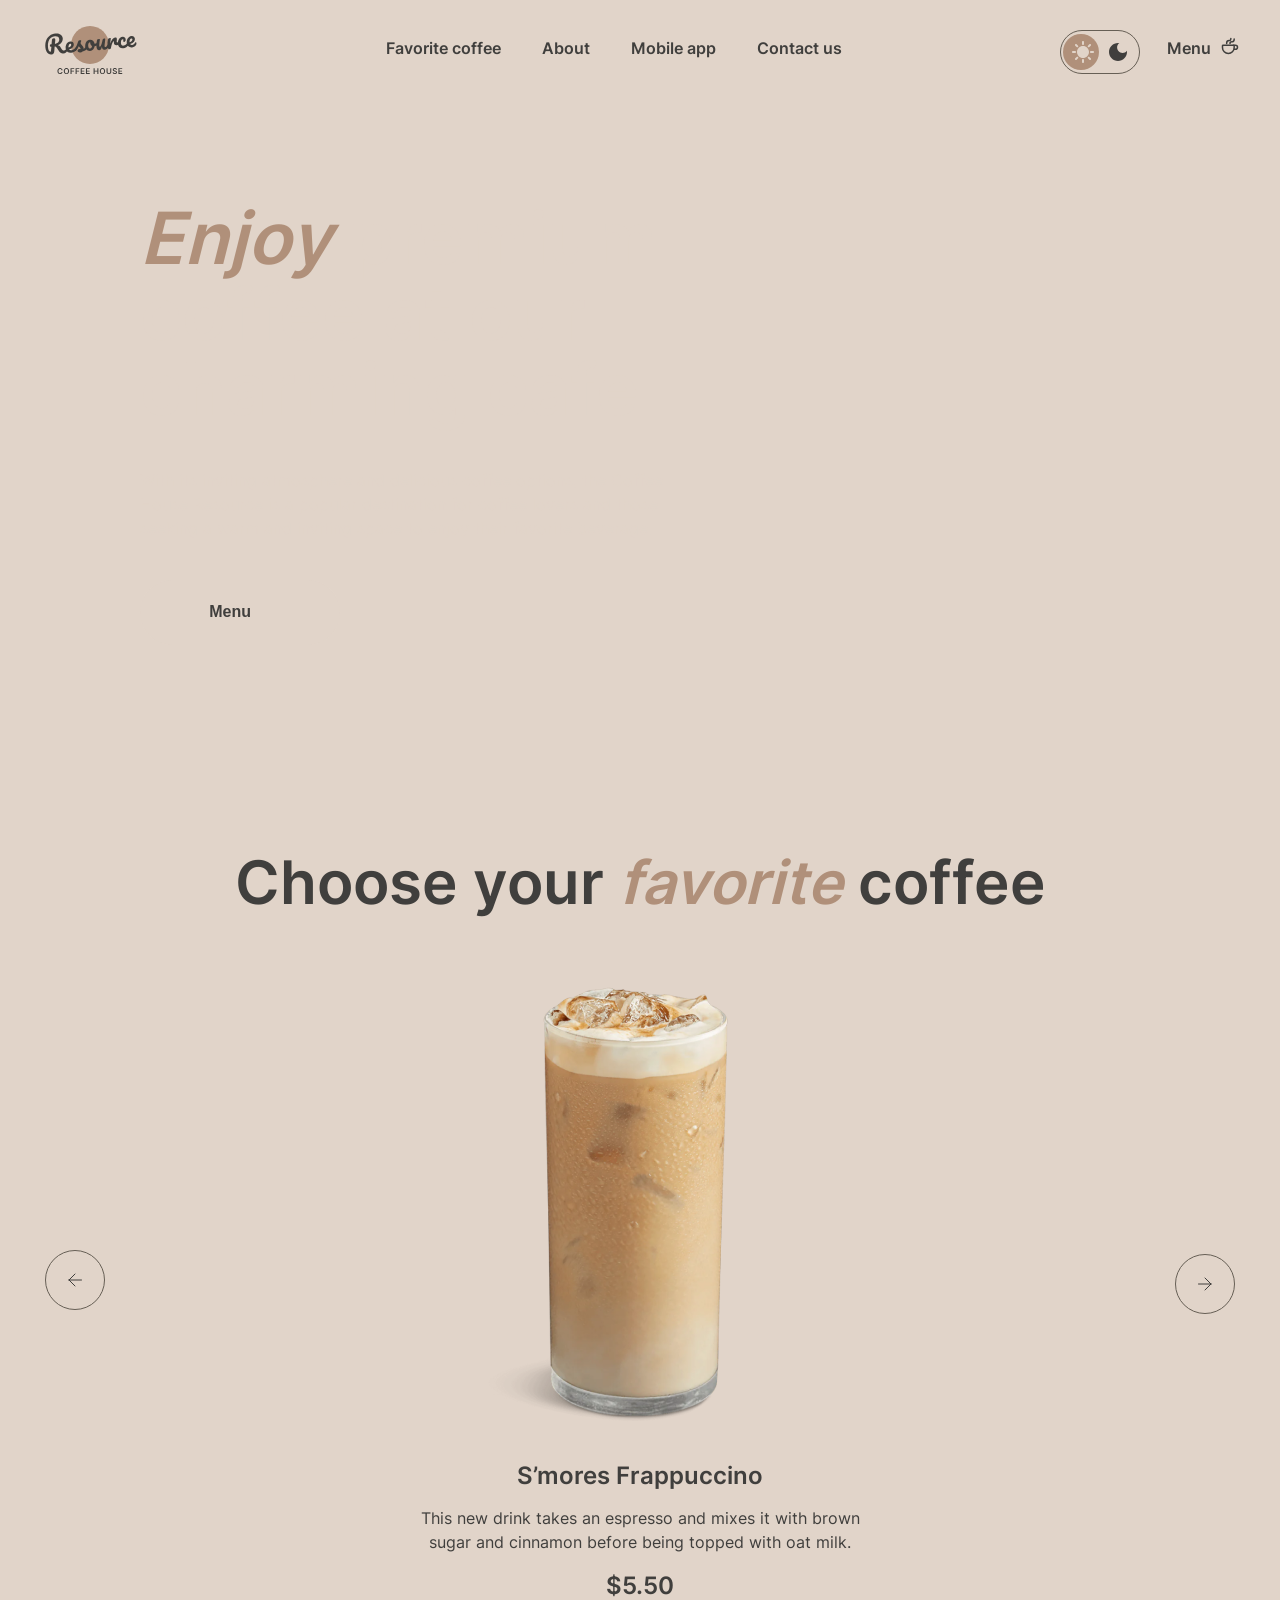
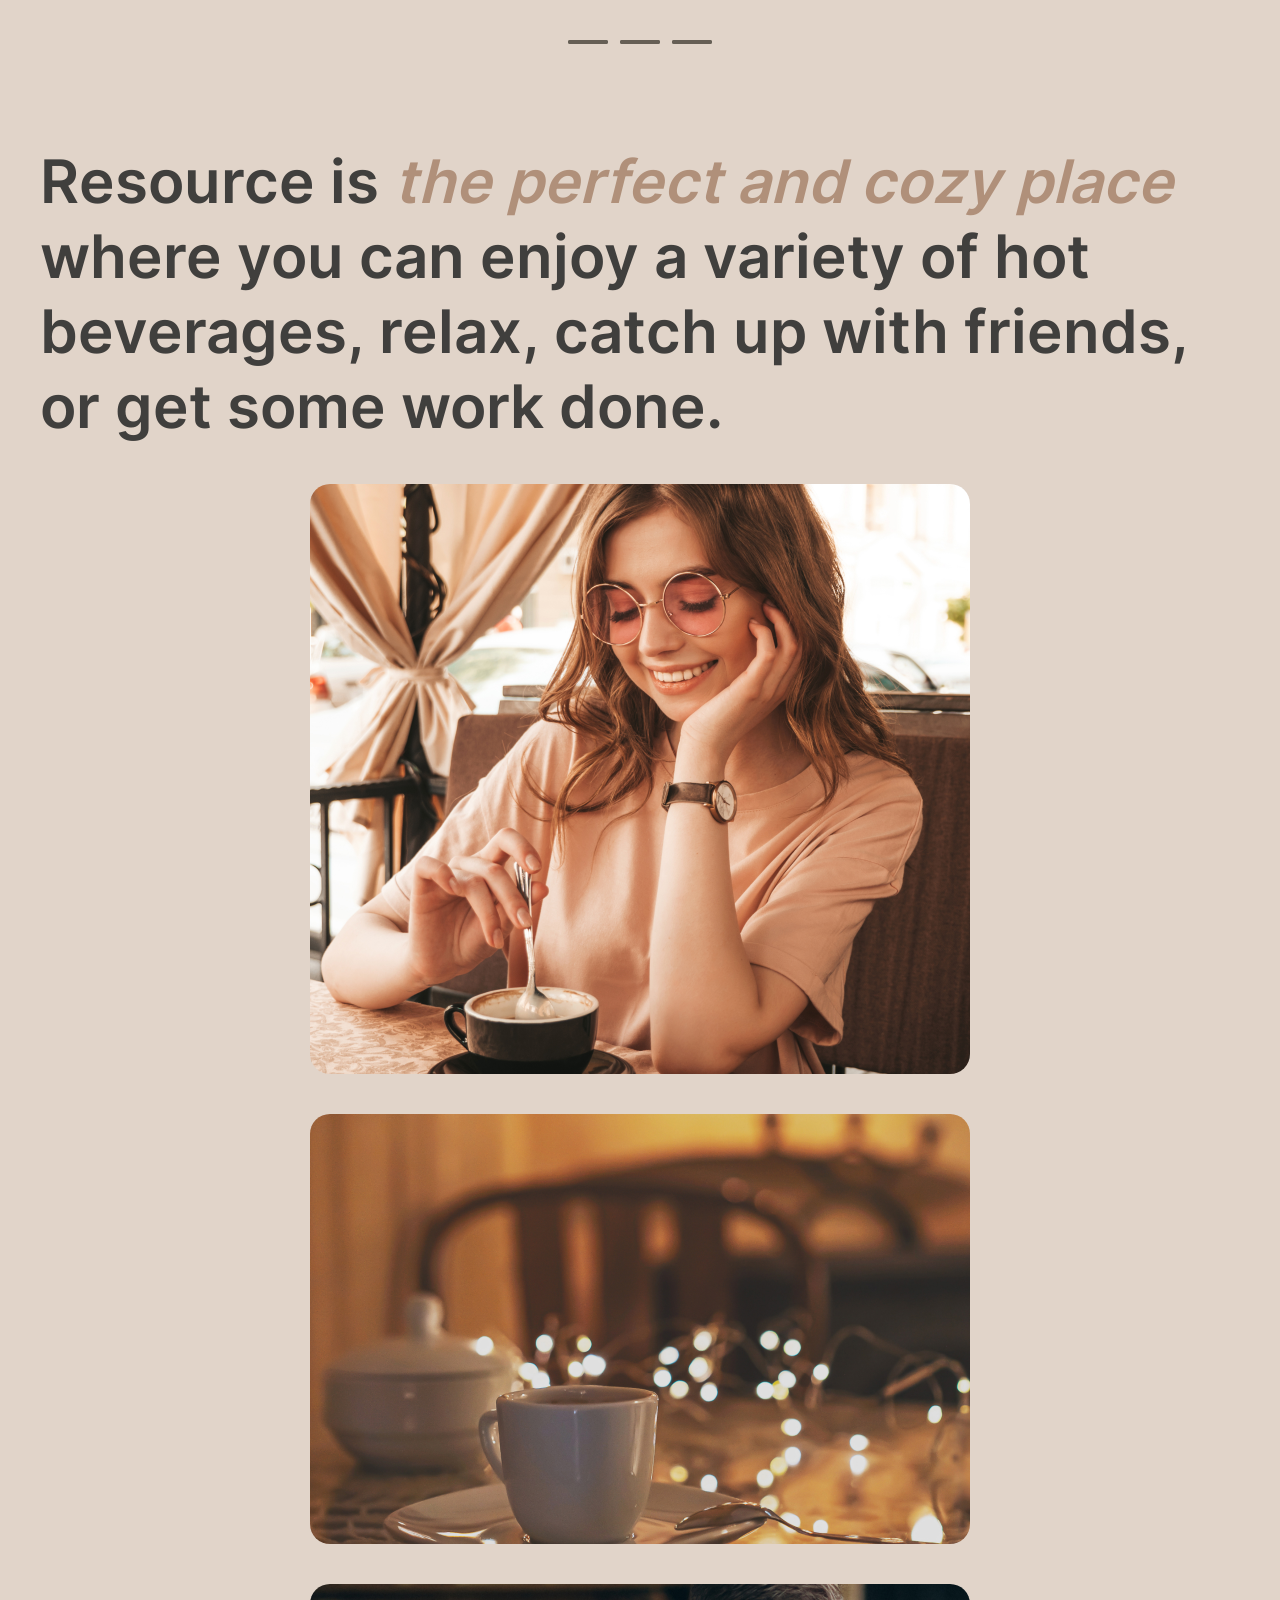
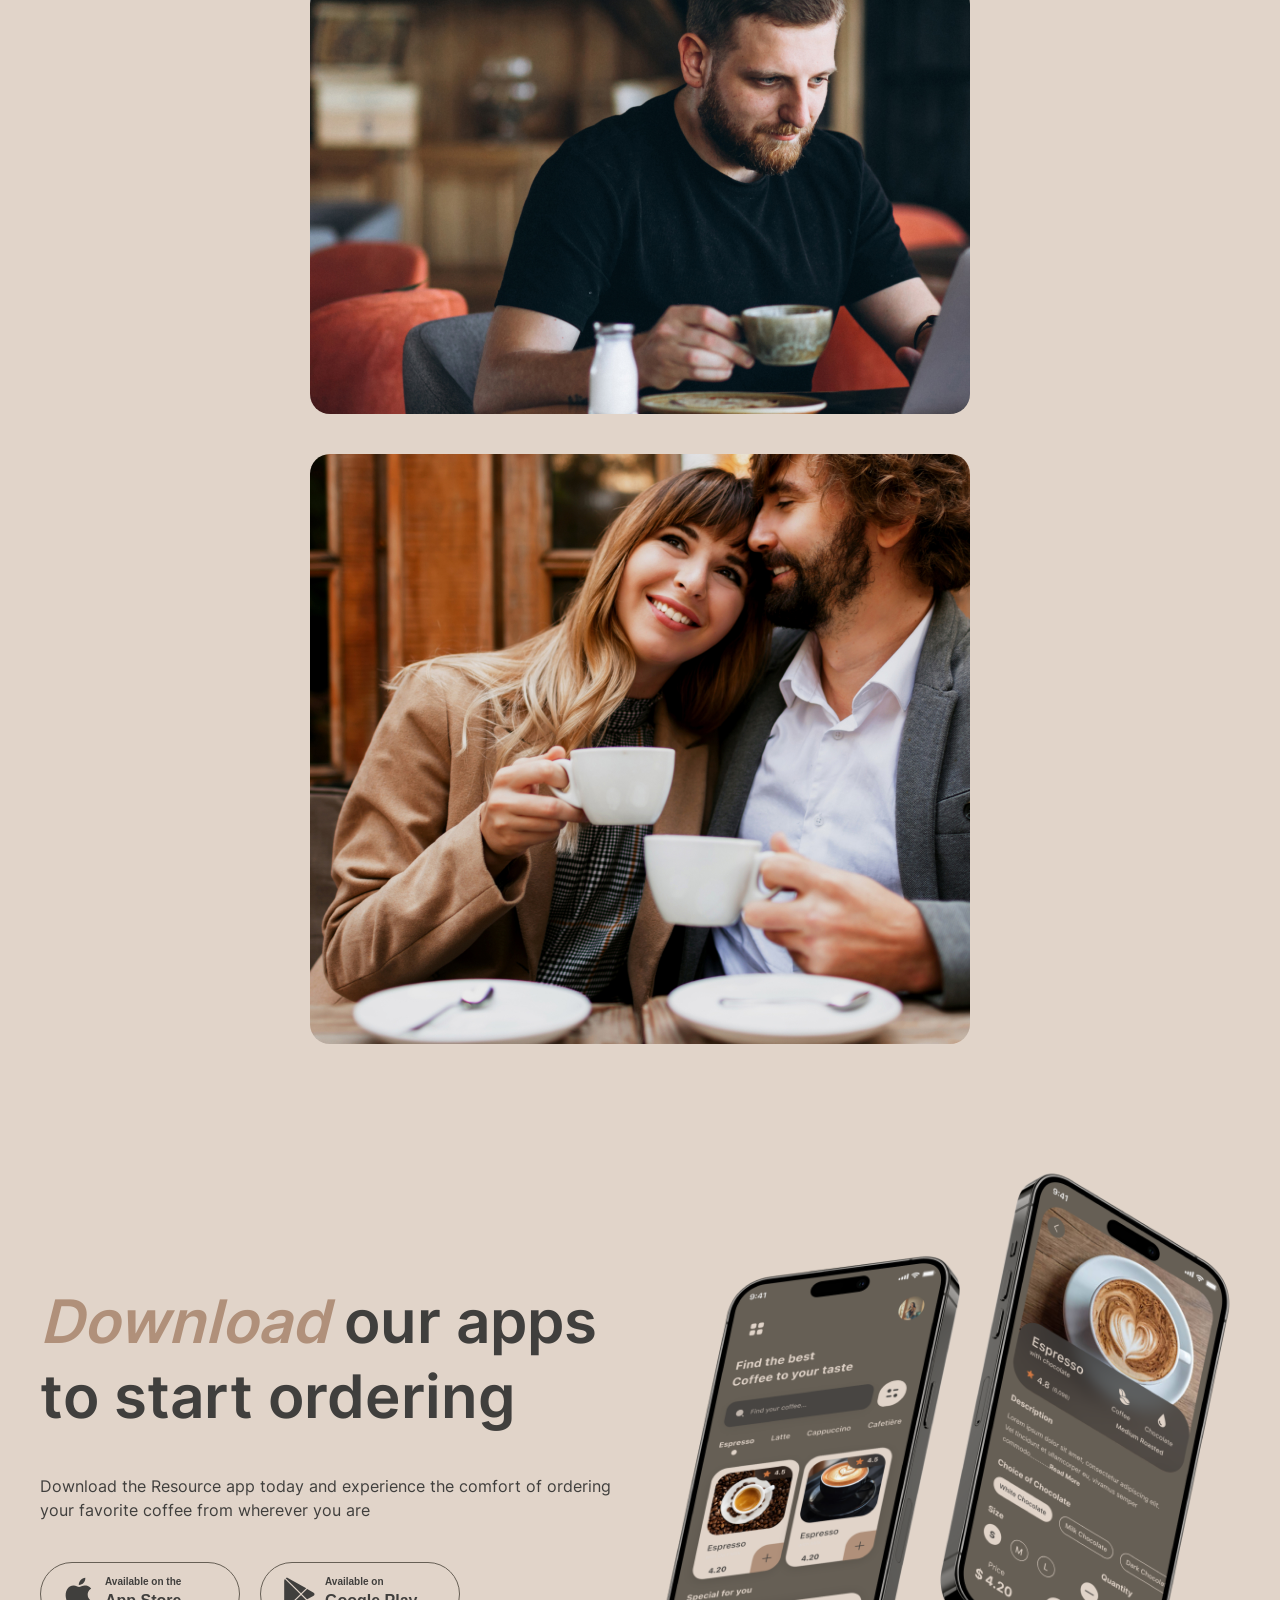
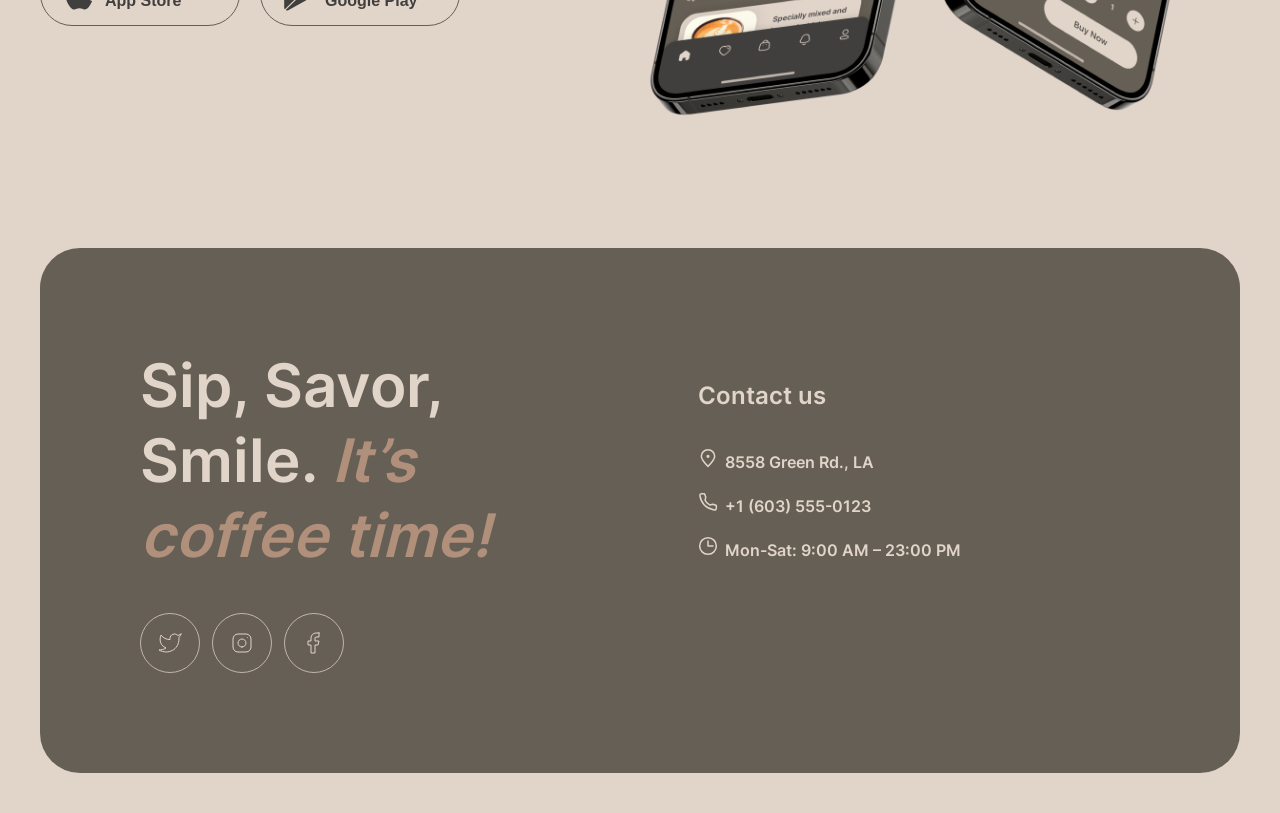
==== commit 8c0fba59: "refactor: update colors" ====
--- a/index.html
+++ b/index.html
@@ -13,8 +13,7 @@
 <body>
     <header class="header">
         <div class="content-wrapper">
-            <img class="logo-light" src="asserts/img/svg/header/logo-light.svg" alt="logo">
-            <img class="logo-dark" src="asserts/img/svg/header/logo-dark.svg" alt="logo">
+            <img class="logo" src="asserts/img/svg/header/logo-light.svg" alt="logo">
             <div class="header_menu_wrapper">
                 <nav class="nav">
                     <ul class="nav_list">
@@ -27,10 +26,7 @@
 
                 <a class="menu_link" href="menu.html">
                     <div class="menu">Menu</div>
-                    <img class="coffee-cup coffee-cup-light" src="asserts/img/svg/header/coffee-cup-light.svg"
-                        alt="coffee-cup">
-                    <img class="coffee-cup coffee-cup-dark" src="asserts/img/svg/header/coffee-cup-dark.svg"
-                        alt="coffee-cup">
+                    <img class="coffee-cup" src="asserts/img/svg/header/coffee-cup-light.svg" alt="coffee-cup">
                 </a>
             </div>
             <label class="theme-switch">
@@ -73,11 +69,8 @@
                             favorite beverage.</p>
                         <button class="menu" onclick="location.href='menu.html'">
                             <span class="btn-menu-text">Menu</span>
-                            <img class="coffee-cup-button coffee-cup-light"
-                                src="asserts/img/svg/header/coffee-cup-light.svg" alt="coffee-cup">
-                            <img class="coffee-cup-button coffee-cup-dark"
-                                src="asserts/img/svg/header/coffee-cup-dark.svg" alt="coffee-cup">
-
+                            <img class="coffee-cup-button coffee-cup" src="asserts/img/svg/header/coffee-cup-light.svg"
+                                alt="coffee-cup">
                         </button>
                     </div>
                 </div>
--- a/css/index.css
+++ b/css/index.css
@@ -21,8 +21,8 @@
 html {
   font-family: Inter;
   scroll-behavior: smooth;
-  background-color: var(--background-body);
-  color: var(--text-dark);
+  background-color: var(--bg-page);
+  color: var(--text-primary);
 }
 
 h1,
@@ -70,7 +70,7 @@
 
 .enjoy_wrapper {
   width: 530px;
-  color: var(--text-light);
+  color: var(--text-inverse);
 }
 
 .enjoy_wrapper h1 {
@@ -94,8 +94,8 @@
   justify-content: flex-end;
   border: none;
   border-radius: 100px;
-  background-color: var(--background-body);
-  color: var(--text-dark);
+  background-color: var(--bg-page);
+  color: var(--text-primary);
   font-size: 16px;
   font-weight: 600;
   line-height: 150%;
@@ -200,18 +200,18 @@
   width: 40px;
   height: 4px;
   border-radius: 100px;
-  background-color: var(--border-light);
+  background-color: var(--border-inverse);
 }
 
 .control {
   width: 100%;
   height: 4px;
   border-radius: 100px;
-  background-color: var(--border-light);
+  background-color: var(--border-inverse);
 }
 
 .control.active {
-  background-color: var(--border-dark);
+  background-color: var(--border-inverse);
   animation: progress 7s linear;
 }
 
@@ -287,8 +287,8 @@
   align-items: center;
   gap: 8px;
   border-radius: 100px;
-  border: 1px solid var(--border-dark);
-  background-color: var(--background-body);
+  border: 1px solid var(--border-inverse);
+  background-color: var(--bg-page);
 }
 
 .offer .description {
@@ -303,7 +303,7 @@
 }
 
 .button-download .description {
-  color: var(--text-dark);
+  color: var(--text-primary);
   font-size: 10px;
   font-weight: 600;
   line-height: 140%;
@@ -311,7 +311,7 @@
 }
 
 .button-download .platform {
-  color: var(--text-dark);
+  color: var(--text-primary);
   font-size: 16px;
   font-weight: 600;
   line-height: 150%;
@@ -445,7 +445,7 @@
   .control__2:hover,
   .control__3:hover {
     cursor: pointer;
-    background-color: var(--border-dark);
+    background-color: var(--border-inverse);
   }
 
   .frame:hover img {
@@ -453,32 +453,32 @@
   }
 
   .svg-arrow:hover {
-    fill: var(--background-container);
+    fill: var(--bg-container);
     transition: fill 500ms ease-out;
   }
 
   .svg-arrow:hover .path,
   .svg-arrow:hover .rect {
-    stroke: var(--text-light);
+    stroke: var(--bg-page);
     transition: stroke 500ms ease-out;
   }
 
   .button-download:hover {
     cursor: pointer;
-    background-color: var(--background-container);
-    color: var(--text-light);
+    background-color: var(--bg-container);
+    color: var(--text-inverse);
     border: none;
     transition: background-color 500ms ease-in;
   }
 
   .button-download:hover span {
-    color: var(--text-light);
+    color: var(--text-inverse);
     transition: color 500ms ease-in;
   }
 
   .button-download:hover .apple,
   .button-download:hover .google {
-    fill: var(--background-body);
+    fill: var(--bg-page);
     transition: fill 500ms ease-in;
   }
 }
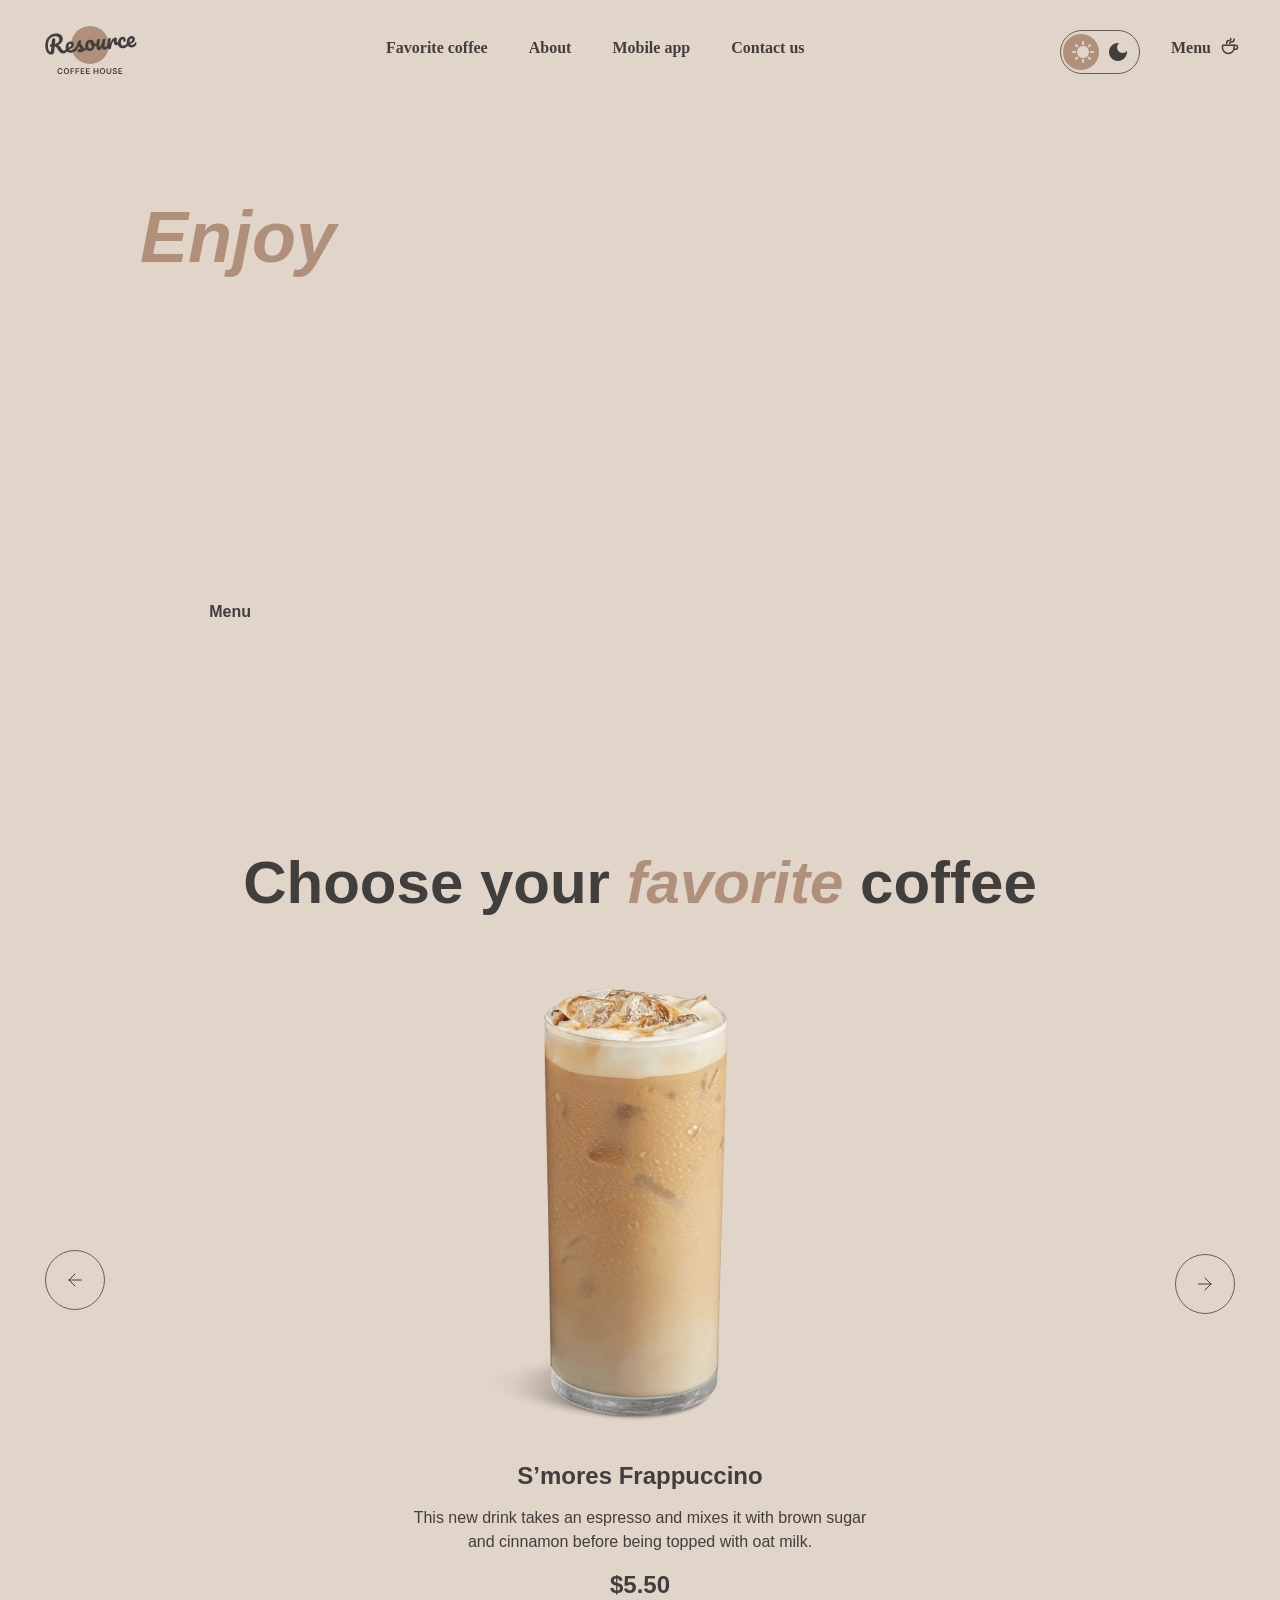
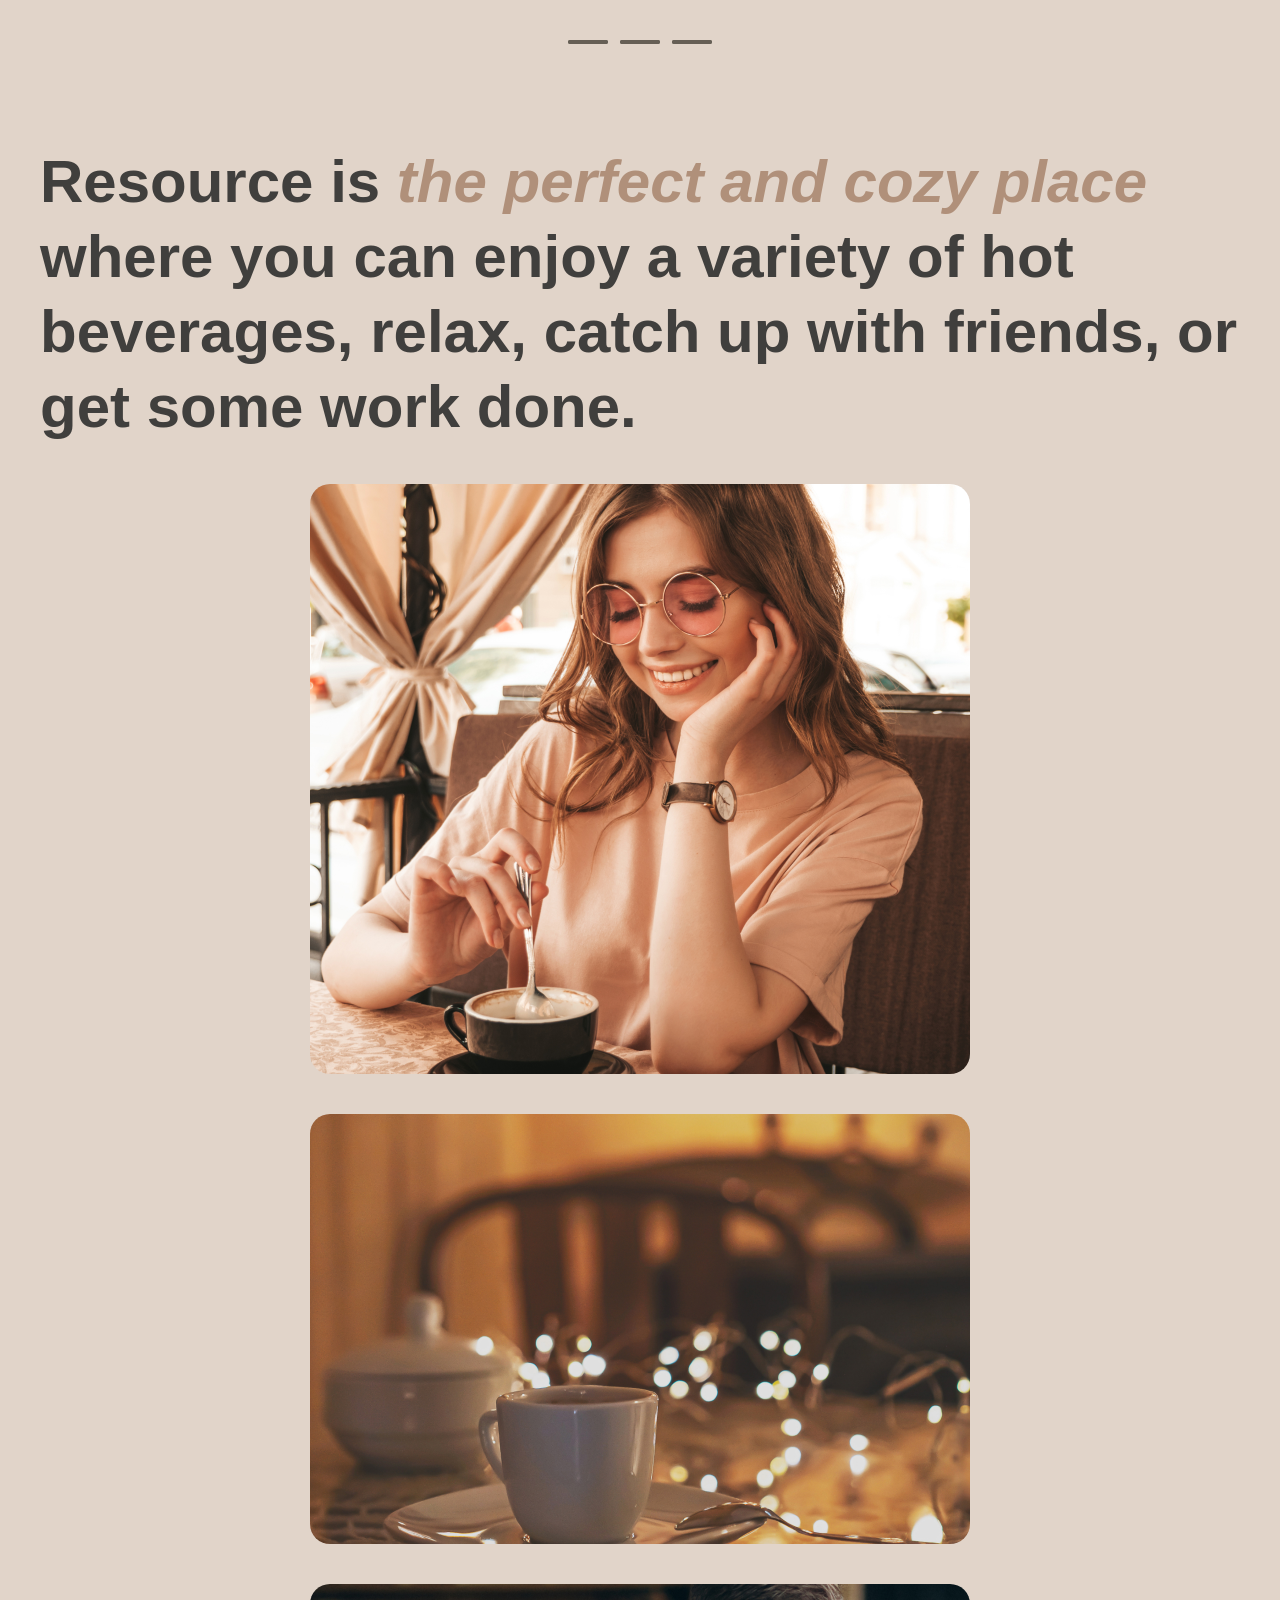
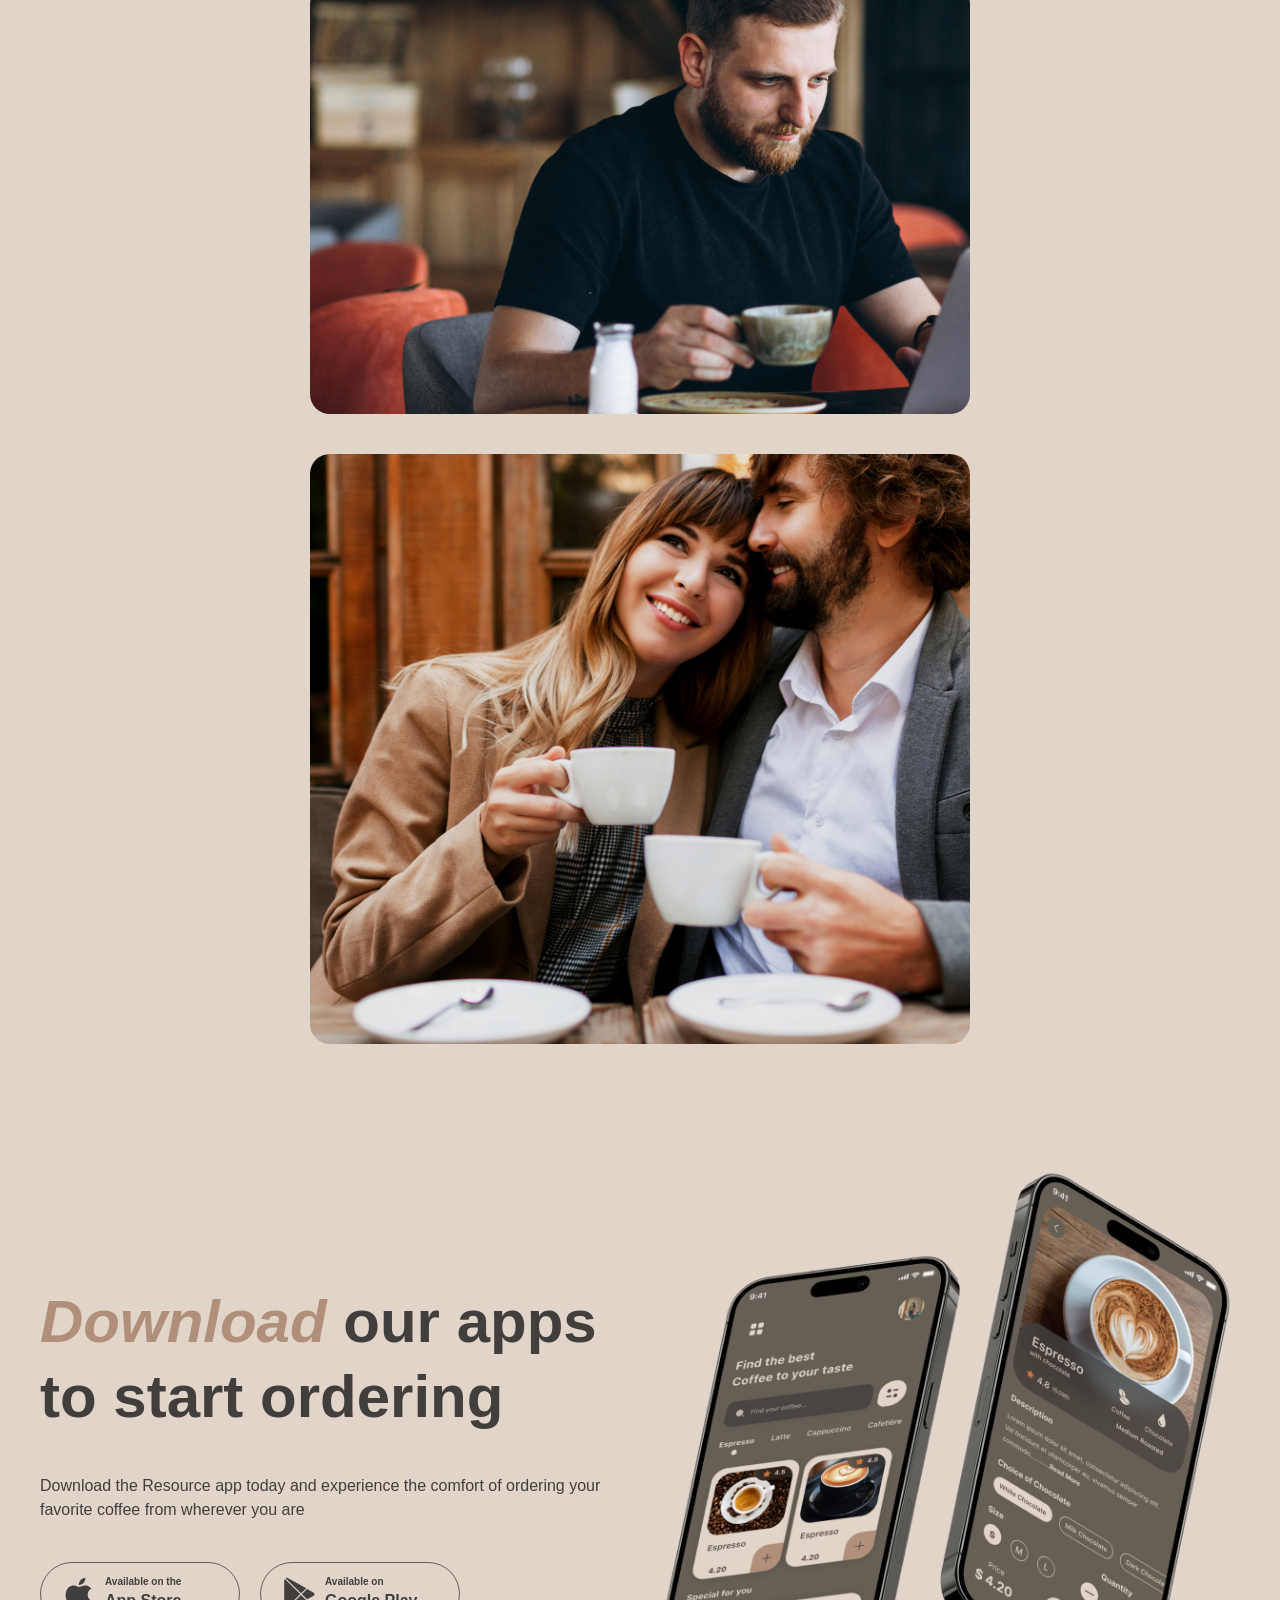
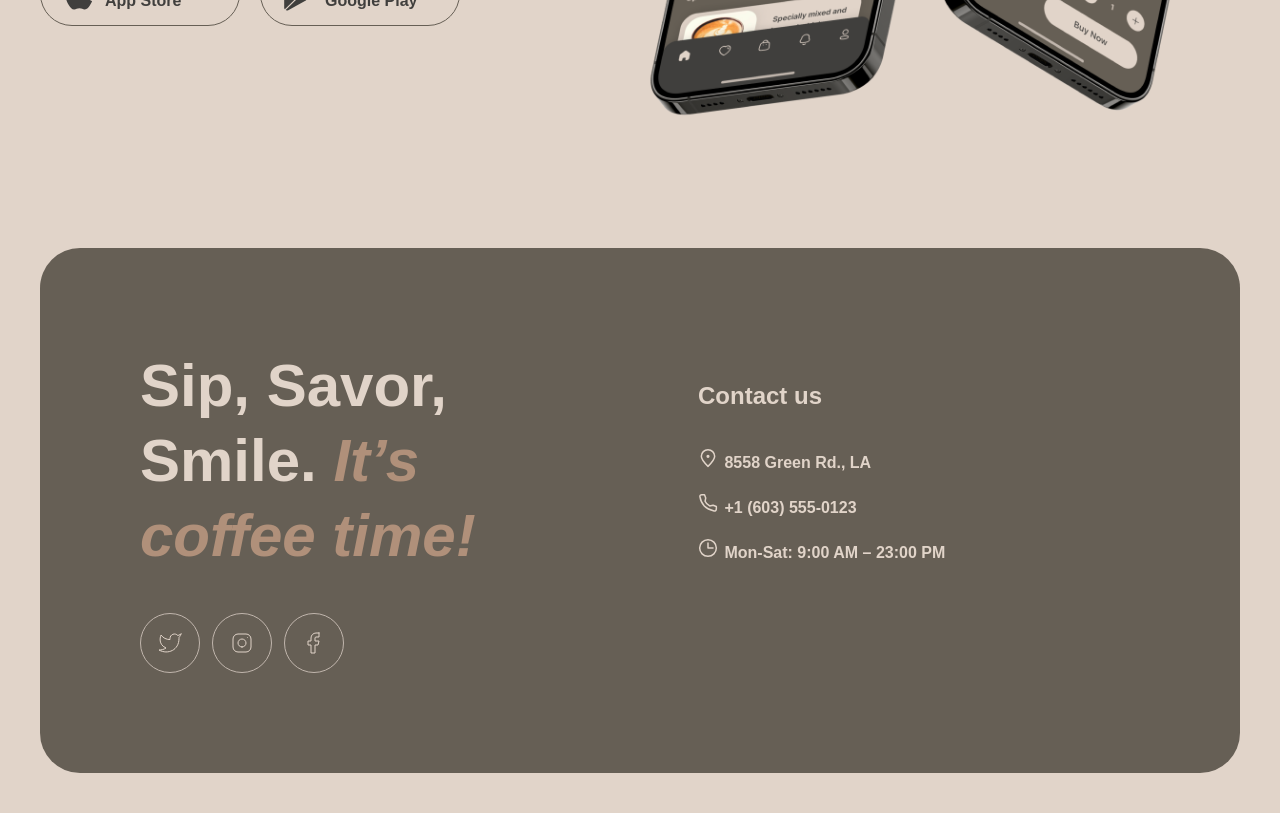
==== commit 7567f06e: "refactor: create file with common styles" ====
--- a/index.html
+++ b/index.html
@@ -13,7 +13,7 @@
 <body>
     <header class="header">
         <div class="content-wrapper">
-            <img class="logo" src="asserts/img/svg/header/logo-light.svg" alt="logo">
+            <img class="logo" src="asserts/img/svg/header/logo-light.svg" alt="Coffee House">
             <div class="header_menu_wrapper">
                 <nav class="nav">
                     <ul class="nav_list">
@@ -26,14 +26,14 @@
 
                 <a class="menu_link" href="menu.html">
                     <div class="menu">Menu</div>
-                    <img class="coffee-cup" src="asserts/img/svg/header/coffee-cup-light.svg" alt="coffee-cup">
+                    <img class="coffee-cup" src="asserts/img/svg/header/coffee-cup-light.svg" alt="">
                 </a>
             </div>
             <label class="theme-switch">
                 <input type="checkbox" id="theme-toggle">
                 <span class="theme-slider">
                     <span class="icon sun"><svg width="22" height="22" viewBox="0 0 22 22" fill="none"
-                            xmlns="http://www.w3.org/2000/svg">
+                            xmlns="http://www.w3.org/2000/svg" aria-hidden="true">
                             <path
                                 d="M10 3V1C10 0.45 10.45 0 11 0C11.55 0 12 0.45 12 1V3C12 3.55 11.55 4 11 4C10.45 4 10 3.55 10 3ZM17.36 6.05L18.77 4.63C19.16 4.24 19.16 3.61 18.77 3.22C18.38 2.83 17.75 2.83 17.36 3.22L15.95 4.64C15.56 5.03 15.56 5.66 15.95 6.05C16.34 6.44 16.97 6.44 17.36 6.05ZM21 10H19C18.45 10 18 10.45 18 11C18 11.55 18.45 12 19 12H21C21.55 12 22 11.55 22 11C22 10.45 21.55 10 21 10ZM11 18C10.45 18 10 18.45 10 19V21C10 21.55 10.45 22 11 22C11.55 22 12 21.55 12 21V19C12 18.45 11.55 18 11 18ZM4.64 6.05L3.22 4.64C2.83 4.25 2.83 3.61 3.22 3.23C3.61 2.85 4.25 2.84 4.63 3.23L6.04 4.64C6.43 5.03 6.43 5.67 6.04 6.05C5.65 6.43 5.02 6.44 4.64 6.05ZM15.95 15.95C15.56 16.34 15.56 16.98 15.95 17.36L17.36 18.77C17.75 19.16 18.39 19.16 18.77 18.77C19.16 18.38 19.16 17.74 18.77 17.36L17.36 15.95C16.98 15.56 16.34 15.56 15.95 15.95ZM1 12H3C3.55 12 4 11.55 4 11C4 10.45 3.55 10 3 10H1C0.45 10 0 10.45 0 11C0 11.55 0.45 12 1 12ZM4.64 18.78L6.05 17.37C6.44 16.98 6.44 16.34 6.05 15.96C5.66 15.58 5.02 15.57 4.64 15.96L3.23 17.37C2.84 17.76 2.84 18.4 3.23 18.78C3.61 19.17 4.25 19.17 4.64 18.78ZM11 5C7.69 5 5 7.69 5 11C5 14.31 7.69 17 11 17C14.31 17 17 14.31 17 11C17 7.69 14.31 5 11 5Z"
                                 fill="#E1D4C9" />
@@ -41,7 +41,7 @@
 
                     </span>
                     <span class="icon moon"><svg width="18" height="18" viewBox="0 0 18 18" fill="none"
-                            xmlns="http://www.w3.org/2000/svg">
+                            xmlns="http://www.w3.org/2000/svg" aria-hidden="true">
                             <path
                                 d="M9 0C4.03 0 0 4.03 0 9C0 13.97 4.03 18 9 18C13.97 18 18 13.97 18 9C18 8.54 17.96 8.08 17.9 7.64C16.92 9.01 15.32 9.9 13.5 9.9C10.52 9.9 8.1 7.48 8.1 4.5C8.1 2.69 8.99 1.08 10.36 0.0999999C9.92 0.0399999 9.46 0 9 0Z"
                                 fill="#403F3D" />
@@ -70,7 +70,7 @@
                         <button class="menu" onclick="location.href='menu.html'">
                             <span class="btn-menu-text">Menu</span>
                             <img class="coffee-cup-button coffee-cup" src="asserts/img/svg/header/coffee-cup-light.svg"
-                                alt="coffee-cup">
+                                alt="">
                         </button>
                     </div>
                 </div>
@@ -78,12 +78,13 @@
             </div>
         </section>
         <section id="favorite" class="section_favorite">
-            <div class="content-wrapper">
+            <div class="content-wrapper content-wrapper--column">
                 <h2 class="section-header">Choose your <span class="accent-text">favorite</span> coffee</h2>
                 <div class="slider">
                     <div class="slides-container">
                         <div class="slide active">
-                            <div class="cofee_image"><img src="asserts/img/png/slide-1.png" alt="slide-1"></div>
+                            <div class="cofee_image"><img src="asserts/img/png/slide-1.png"
+                                    alt="S’mores Frappuccino cup"></div>
                             <div class="coffee_name">S’mores Frappuccino</div>
                             <div class="coffee_description">This new drink takes an espresso and mixes it with brown
                                 sugar and cinnamon before being topped with oat milk.</div>
@@ -119,7 +120,7 @@
             </div>
         </section>
         <section id="about" class="section_about">
-            <div class="content-wrapper">
+            <div class="content-wrapper content-wrapper--column">
                 <h2 class="section-header">Resource is <span class="accent-text">the perfect and cozy place</span> where
                     you
                     can enjoy a variety
@@ -128,17 +129,17 @@
                 <div class="galery">
                     <div class="left_row">
                         <div class="frame frame_first"> <img class="foto_first" src="asserts/img/png/about-1.png"
-                                alt="about-1">
+                                alt="">
                         </div>
                         <div class="frame frame_second">
-                            <img class="foto_second" src="asserts/img/png/about-2.png" alt="about-2">
+                            <img class="foto_second" src="asserts/img/png/about-2.png" alt="">
                         </div>
                     </div>
                     <div class="right_row">
-                        <div class="frame frame_first"><img class="foto_first" src="asserts/img/png/about-3.png"
-                                alt="about-3"></div>
+                        <div class="frame frame_first"><img class="foto_first" src="asserts/img/png/about-3.png" alt="">
+                        </div>
                         <div class="frame frame_second"><img class="foto_second" src="asserts/img/png/about-4.png"
-                                alt="about-4"></div>
+                                alt=""></div>
                     </div>
                 </div>
             </div>
@@ -197,7 +198,7 @@
                     </div>
                 </div>
                 <div class="screens">
-                    <img src="asserts/img/png/mobile-screens.png" alt="mobile-screens">
+                    <img src="asserts/img/png/mobile-screens.png" alt="">
                 </div>
             </div>
         </section>
@@ -246,15 +247,14 @@
                     <div class="contacts">
                         <a class="geo"
                             href="https://www.google.com/maps/place/Green+Ave,+Los+Angeles,+CA+90017,+USA/@34.0510876,-118.2740716,17z/data=!3m1!4b1!4m6!3m5!1s0x80c2c7a34c447f8b:0xe3b7208a65a0b1e2!8m2!3d34.0510876!4d-118.2714967!16s%2Fg%2F1tj1sbyf?entry=ttu"
-                            target="_blank"><img src="asserts/img/svg/footer/geo.svg" alt="geo">
+                            target="_blank"><img src="asserts/img/svg/footer/geo.svg" alt="">
                             <p>8558 Green Rd., LA</p>
                         </a>
-                        <a class="tel" href="tel:+1(603)555-0123"><img src="asserts/img/svg/footer/phone.svg"
-                                alt="phone">
+                        <a class="tel" href="tel:+1(603)555-0123"><img src="asserts/img/svg/footer/phone.svg" alt="">
                             <p>
                                 +1 (603) 555-0123</p>
                         </a>
-                        <div class="work-days"><img src="asserts/img/svg/footer/clock.svg" alt="clock">
+                        <div class="work-days"><img src="asserts/img/svg/footer/clock.svg" alt="">
                             <p>Mon-Sat: 9:00 AM – 23:00 PM</p>
                         </div>
                     </div>
--- a/css/index.css
+++ b/css/index.css
@@ -1,55 +1,7 @@
 @import "variables.css";
+@import "common.css";
 @import "header.css";
 @import "footer.css";
-
-@font-face {
-  font-family: "Inter";
-  src: url("../asserts/fonts/Inter/Inter-SemiBold.ttf");
-  font-weight: 600;
-}
-
-@font-face {
-  font-family: "Inter";
-  src: url("../asserts/fonts/Inter/Inter-Regular.ttf");
-  font-weight: 400;
-}
-
-* {
-  box-sizing: border-box;
-}
-
-html {
-  font-family: Inter;
-  scroll-behavior: smooth;
-  background-color: var(--bg-page);
-  color: var(--text-primary);
-}
-
-h1,
-h2 {
-  margin: 0;
-}
-
-body {
-  max-width: 1440px;
-  margin: 0 auto;
-}
-
-.content-wrapper {
-  padding: 0 40px 100px;
-  display: flex;
-}
-
-.section-header {
-  font-size: 3.75rem;
-  line-height: 125%;
-  margin-bottom: 40px;
-}
-
-.accent-text {
-  font-style: italic;
-  color: var(--text-accent);
-}
 
 .section-enjoy_content {
   width: 100%;
@@ -109,9 +61,6 @@
   overflow: hidden;
 }
 
-.section_favorite .content-wrapper {
-  flex-direction: column;
-}
 
 .section_favorite .section-header {
   text-align: center;
@@ -215,10 +164,6 @@
   animation: progress 7s linear;
 }
 
-.section_about .content-wrapper {
-  flex-direction: column;
-}
-
 .galery {
   display: flex;
   justify-content: center;
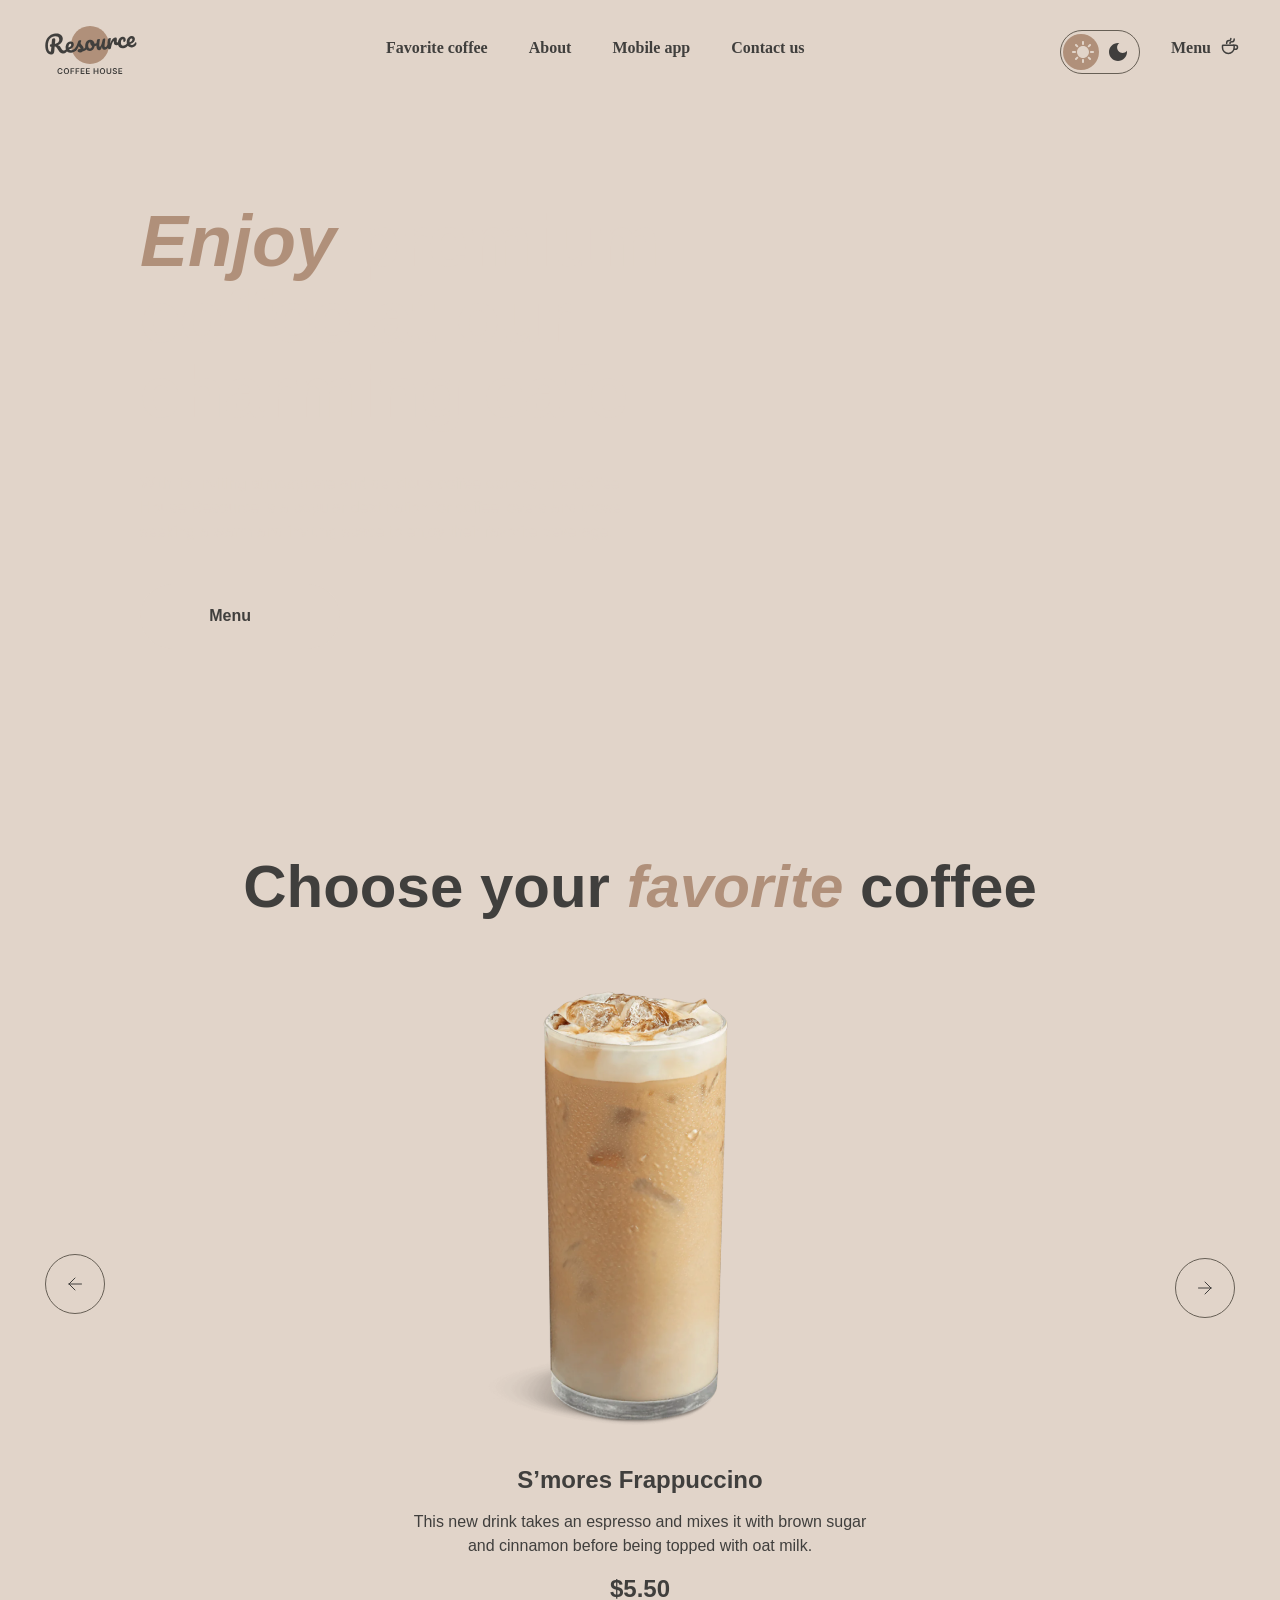
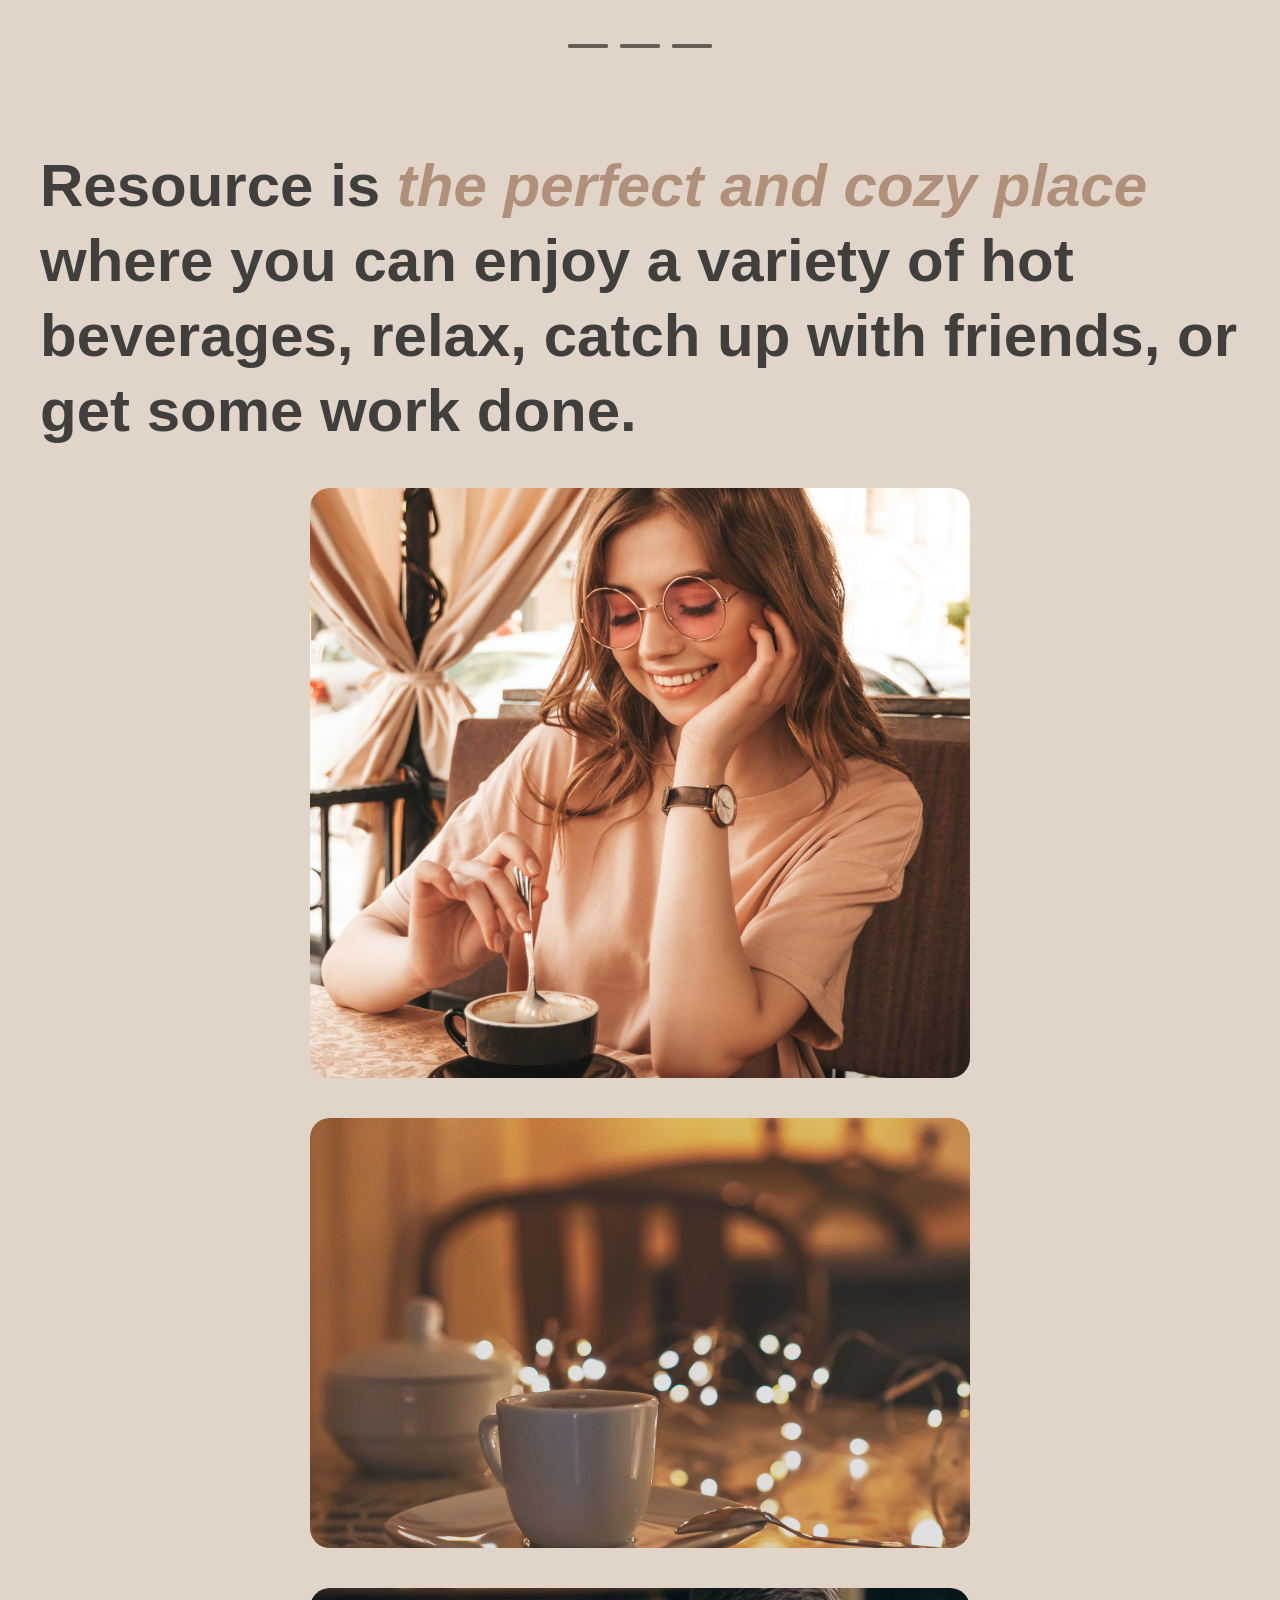
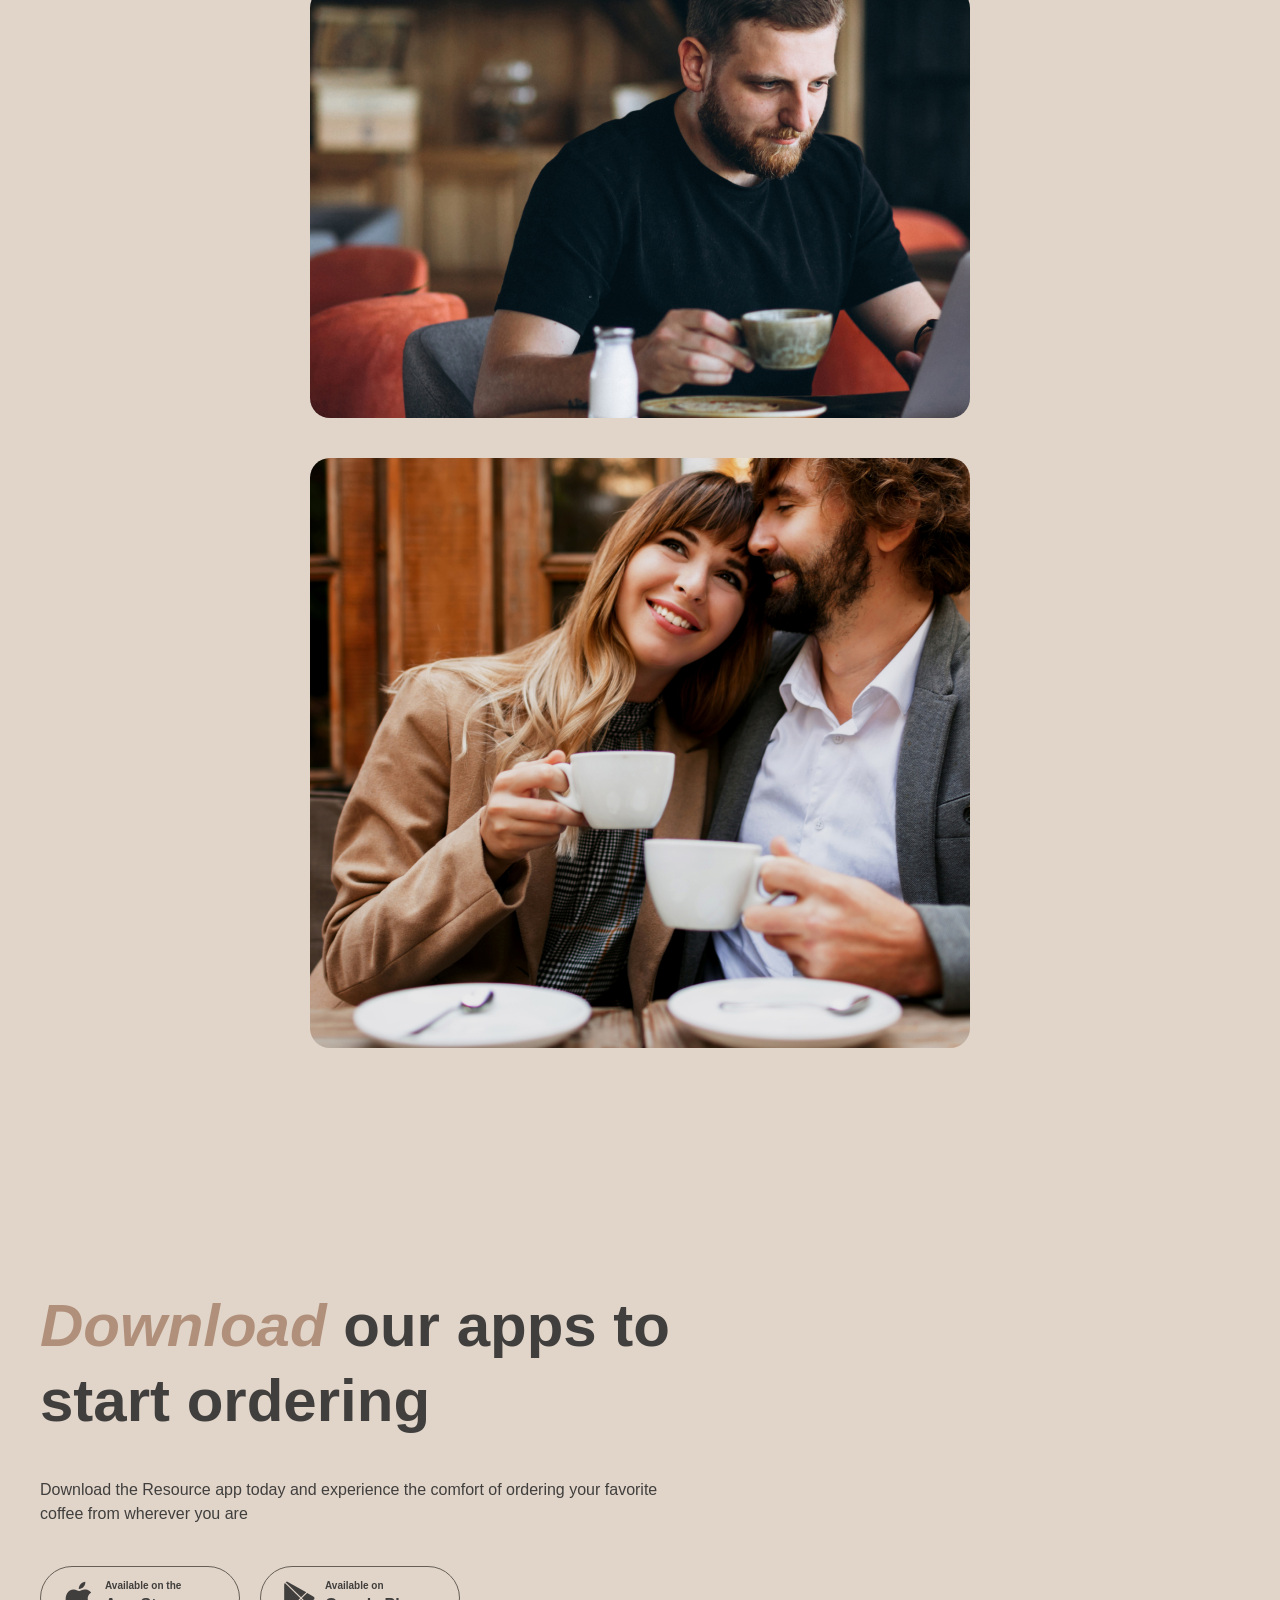
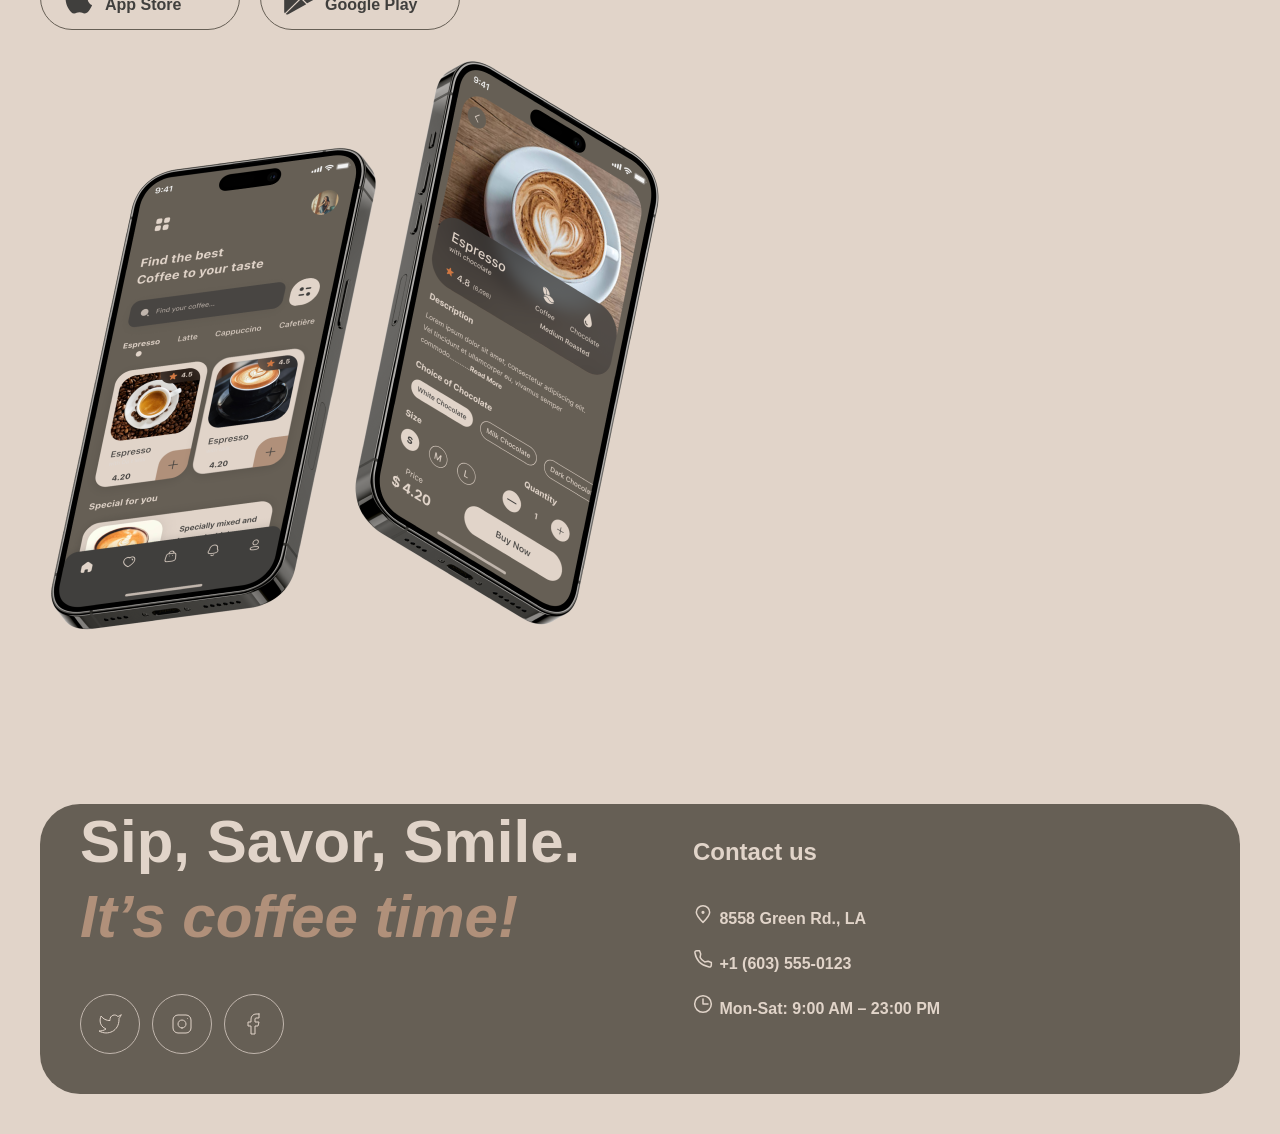
==== commit 2419ab50: "feat: add link to logo" ====
--- a/index.html
+++ b/index.html
@@ -13,18 +13,19 @@
 <body>
     <header class="header">
         <div class="content-wrapper">
-            <img class="logo" src="asserts/img/svg/header/logo-light.svg" alt="Coffee House">
+            <a class="logo-link menu_page" href="index.html">
+                <img class="logo" src="asserts/img/svg/header/logo-light.svg" alt="Coffee House"></a>
             <div class="header_menu_wrapper">
                 <nav class="nav">
                     <ul class="nav_list">
-                        <li class="nav_item"><a class="nav_link" href="#favorite">Favorite coffee</a></li>
-                        <li class="nav_item"><a class="nav_link" href="#about">About</a></li>
-                        <li class="nav_item"><a class="nav_link" href="#mobile-app">Mobile app</a></li>
-                        <li class="nav_item"><a class="nav_link" href="#contact-us">Contact us</a></li>
+                        <li class="nav_item"><a class="link nav_link" href="#favorite">Favorite coffee</a></li>
+                        <li class="nav_item"><a class="link nav_link" href="#about">About</a></li>
+                        <li class="nav_item"><a class="link nav_link" href="#mobile-app">Mobile app</a></li>
+                        <li class="nav_item"><a class="link nav_link" href="#contact-us">Contact us</a></li>
                     </ul>
                 </nav>
 
-                <a class="menu_link" href="menu.html">
+                <a class="link menu_link" href="menu.html">
                     <div class="menu">Menu</div>
                     <img class="coffee-cup" src="asserts/img/svg/header/coffee-cup-light.svg" alt="">
                 </a>
@@ -205,58 +206,56 @@
     </main>
     <footer class="footer">
         <div class="content-wrapper">
-            <div class="footer_wrapper">
-                <div class="left_pane">
-                    <h2>Sip, Savor, Smile. <span class="accent-text">It’s coffee time!</span></h2>
-                    <div class="icons">
-                        <a class="icon-wrapper" href="https://twitter.com/?lang=en" target="_blank"><svg width="24"
-                                height="24" viewBox="0 0 24 24" fill="none" xmlns="http://www.w3.org/2000/svg">
-                                <g id="twitter">
-                                    <path class="twitter" id="Vector-twitter"
-                                        d="M23 3.01006C23 3.01006 20.9821 4.20217 19.86 4.54006C19.2577 3.84757 18.4573 3.35675 17.567 3.13398C16.6767 2.91122 15.7395 2.96725 14.8821 3.29451C14.0247 3.62177 13.2884 4.20446 12.773 4.96377C12.2575 5.72309 11.9877 6.62239 12 7.54006V8.54006C10.2426 8.58562 8.50127 8.19587 6.93101 7.4055C5.36074 6.61513 4.01032 5.44869 3 4.01006C3 4.01006 -1 13.0101 8 17.0101C5.94053 18.408 3.48716 19.109 1 19.0101C10 24.0101 21 19.0101 21 7.51006C20.9991 7.23151 20.9723 6.95365 20.92 6.68006C21.9406 5.67355 23 3.01006 23 3.01006Z"
-                                        stroke="#E1D4C9" stroke-linecap="round" stroke-linejoin="round" />
-                                </g>
-                            </svg>
-                        </a>
-                        <a class="icon-wrapper" href="https://www.instagram.com/" target="_blank"><svg width="24"
-                                height="24" viewBox="0 0 24 24" fill="none" xmlns="http://www.w3.org/2000/svg">
-                                <g id="instagram">
-                                    <path class="instagram" id="Vector-instagram"
-                                        d="M12 16C14.2091 16 16 14.2091 16 12C16 9.79086 14.2091 8 12 8C9.79086 8 8 9.79086 8 12C8 14.2091 9.79086 16 12 16Z"
-                                        stroke="#E1D4C9" stroke-linecap="round" stroke-linejoin="round" />
-                                    <path class="instagram" id="Vector-instagram_2"
-                                        d="M3 16V8C3 5.23858 5.23858 3 8 3H16C18.7614 3 21 5.23858 21 8V16C21 18.7614 18.7614 21 16 21H8C5.23858 21 3 18.7614 3 16Z"
-                                        stroke="#E1D4C9" />
-                                    <path class="instagram" id="Vector-instagram_3" d="M17.5 6.51L17.51 6.49889"
-                                        stroke="#E1D4C9" stroke-linecap="round" stroke-linejoin="round" />
-                                </g>
-                            </svg>
-                        </a>
-                        <a class="icon-wrapper" href="https://www.facebook.com/" target="_blank"><svg width="24"
-                                height="24" viewBox="0 0 24 24" fill="none" xmlns="http://www.w3.org/2000/svg">
-                                <g id="facebook">
-                                    <path class="facebook" id="Vector-facebook"
-                                        d="M17 2H14C12.6739 2 11.4021 2.52678 10.4645 3.46447C9.52678 4.40215 9 5.67392 9 7V10H6V14H9V22H13V14H16L17 10H13V7C13 6.73478 13.1054 6.48043 13.2929 6.29289C13.4804 6.10536 13.7348 6 14 6H17V2Z"
-                                        stroke="#E1D4C9" stroke-linecap="round" stroke-linejoin="round" />
-                                </g>
-                            </svg></a>
-                    </div>
-                </div>
-                <div class="right_pane">
-                    <div id="contact-us" class="contact-us">Contact us</div>
-                    <div class="contacts">
-                        <a class="geo"
-                            href="https://www.google.com/maps/place/Green+Ave,+Los+Angeles,+CA+90017,+USA/@34.0510876,-118.2740716,17z/data=!3m1!4b1!4m6!3m5!1s0x80c2c7a34c447f8b:0xe3b7208a65a0b1e2!8m2!3d34.0510876!4d-118.2714967!16s%2Fg%2F1tj1sbyf?entry=ttu"
-                            target="_blank"><img src="asserts/img/svg/footer/geo.svg" alt="">
-                            <p>8558 Green Rd., LA</p>
-                        </a>
-                        <a class="tel" href="tel:+1(603)555-0123"><img src="asserts/img/svg/footer/phone.svg" alt="">
-                            <p>
-                                +1 (603) 555-0123</p>
-                        </a>
-                        <div class="work-days"><img src="asserts/img/svg/footer/clock.svg" alt="">
-                            <p>Mon-Sat: 9:00 AM – 23:00 PM</p>
-                        </div>
+            <div class="left_pane">
+                <h2>Sip, Savor, Smile. <span class="accent-text">It’s coffee time!</span></h2>
+                <div class="icons">
+                    <a class="icon-wrapper" href="https://twitter.com/?lang=en" target="_blank"><svg width="24"
+                            height="24" viewBox="0 0 24 24" fill="none" xmlns="http://www.w3.org/2000/svg">
+                            <g id="twitter">
+                                <path class="twitter" id="Vector-twitter"
+                                    d="M23 3.01006C23 3.01006 20.9821 4.20217 19.86 4.54006C19.2577 3.84757 18.4573 3.35675 17.567 3.13398C16.6767 2.91122 15.7395 2.96725 14.8821 3.29451C14.0247 3.62177 13.2884 4.20446 12.773 4.96377C12.2575 5.72309 11.9877 6.62239 12 7.54006V8.54006C10.2426 8.58562 8.50127 8.19587 6.93101 7.4055C5.36074 6.61513 4.01032 5.44869 3 4.01006C3 4.01006 -1 13.0101 8 17.0101C5.94053 18.408 3.48716 19.109 1 19.0101C10 24.0101 21 19.0101 21 7.51006C20.9991 7.23151 20.9723 6.95365 20.92 6.68006C21.9406 5.67355 23 3.01006 23 3.01006Z"
+                                    stroke="#E1D4C9" stroke-linecap="round" stroke-linejoin="round" />
+                            </g>
+                        </svg>
+                    </a>
+                    <a class="icon-wrapper" href="https://www.instagram.com/" target="_blank"><svg width="24"
+                            height="24" viewBox="0 0 24 24" fill="none" xmlns="http://www.w3.org/2000/svg">
+                            <g id="instagram">
+                                <path class="instagram" id="Vector-instagram"
+                                    d="M12 16C14.2091 16 16 14.2091 16 12C16 9.79086 14.2091 8 12 8C9.79086 8 8 9.79086 8 12C8 14.2091 9.79086 16 12 16Z"
+                                    stroke="#E1D4C9" stroke-linecap="round" stroke-linejoin="round" />
+                                <path class="instagram" id="Vector-instagram_2"
+                                    d="M3 16V8C3 5.23858 5.23858 3 8 3H16C18.7614 3 21 5.23858 21 8V16C21 18.7614 18.7614 21 16 21H8C5.23858 21 3 18.7614 3 16Z"
+                                    stroke="#E1D4C9" />
+                                <path class="instagram" id="Vector-instagram_3" d="M17.5 6.51L17.51 6.49889"
+                                    stroke="#E1D4C9" stroke-linecap="round" stroke-linejoin="round" />
+                            </g>
+                        </svg>
+                    </a>
+                    <a class="icon-wrapper" href="https://www.facebook.com/" target="_blank"><svg width="24" height="24"
+                            viewBox="0 0 24 24" fill="none" xmlns="http://www.w3.org/2000/svg">
+                            <g id="facebook">
+                                <path class="facebook" id="Vector-facebook"
+                                    d="M17 2H14C12.6739 2 11.4021 2.52678 10.4645 3.46447C9.52678 4.40215 9 5.67392 9 7V10H6V14H9V22H13V14H16L17 10H13V7C13 6.73478 13.1054 6.48043 13.2929 6.29289C13.4804 6.10536 13.7348 6 14 6H17V2Z"
+                                    stroke="#E1D4C9" stroke-linecap="round" stroke-linejoin="round" />
+                            </g>
+                        </svg></a>
+                </div>
+            </div>
+            <div class="right_pane">
+                <div id="contact-us" class="contact-us">Contact us</div>
+                <div class="contacts">
+                    <a class="geo"
+                        href="https://www.google.com/maps/place/Green+Ave,+Los+Angeles,+CA+90017,+USA/@34.0510876,-118.2740716,17z/data=!3m1!4b1!4m6!3m5!1s0x80c2c7a34c447f8b:0xe3b7208a65a0b1e2!8m2!3d34.0510876!4d-118.2714967!16s%2Fg%2F1tj1sbyf?entry=ttu"
+                        target="_blank"><img src="asserts/img/svg/footer/geo.svg" alt="">
+                        <p>8558 Green Rd., LA</p>
+                    </a>
+                    <a class="tel" href="tel:+1(603)555-0123"><img src="asserts/img/svg/footer/phone.svg" alt="">
+                        <p>
+                            +1 (603) 555-0123</p>
+                    </a>
+                    <div class="work-days"><img src="asserts/img/svg/footer/clock.svg" alt="">
+                        <p>Mon-Sat: 9:00 AM – 23:00 PM</p>
                     </div>
                 </div>
             </div>
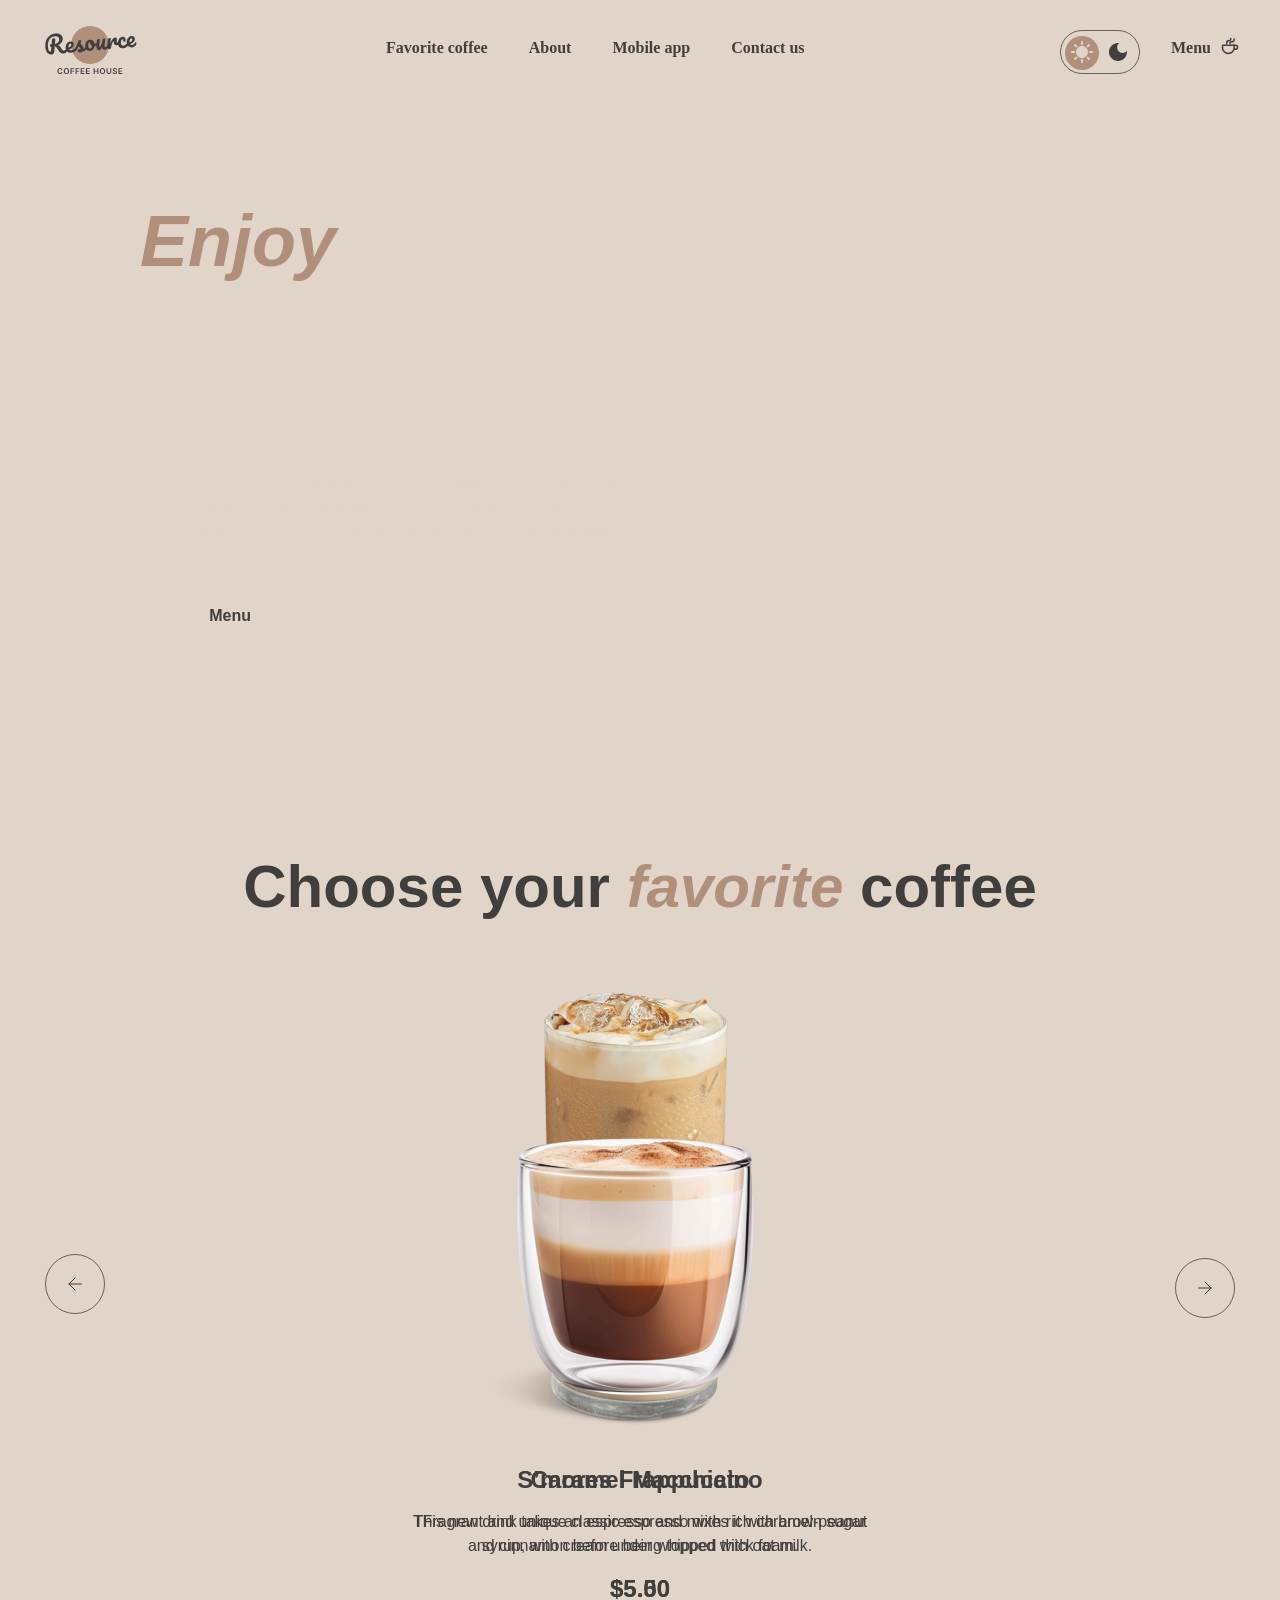
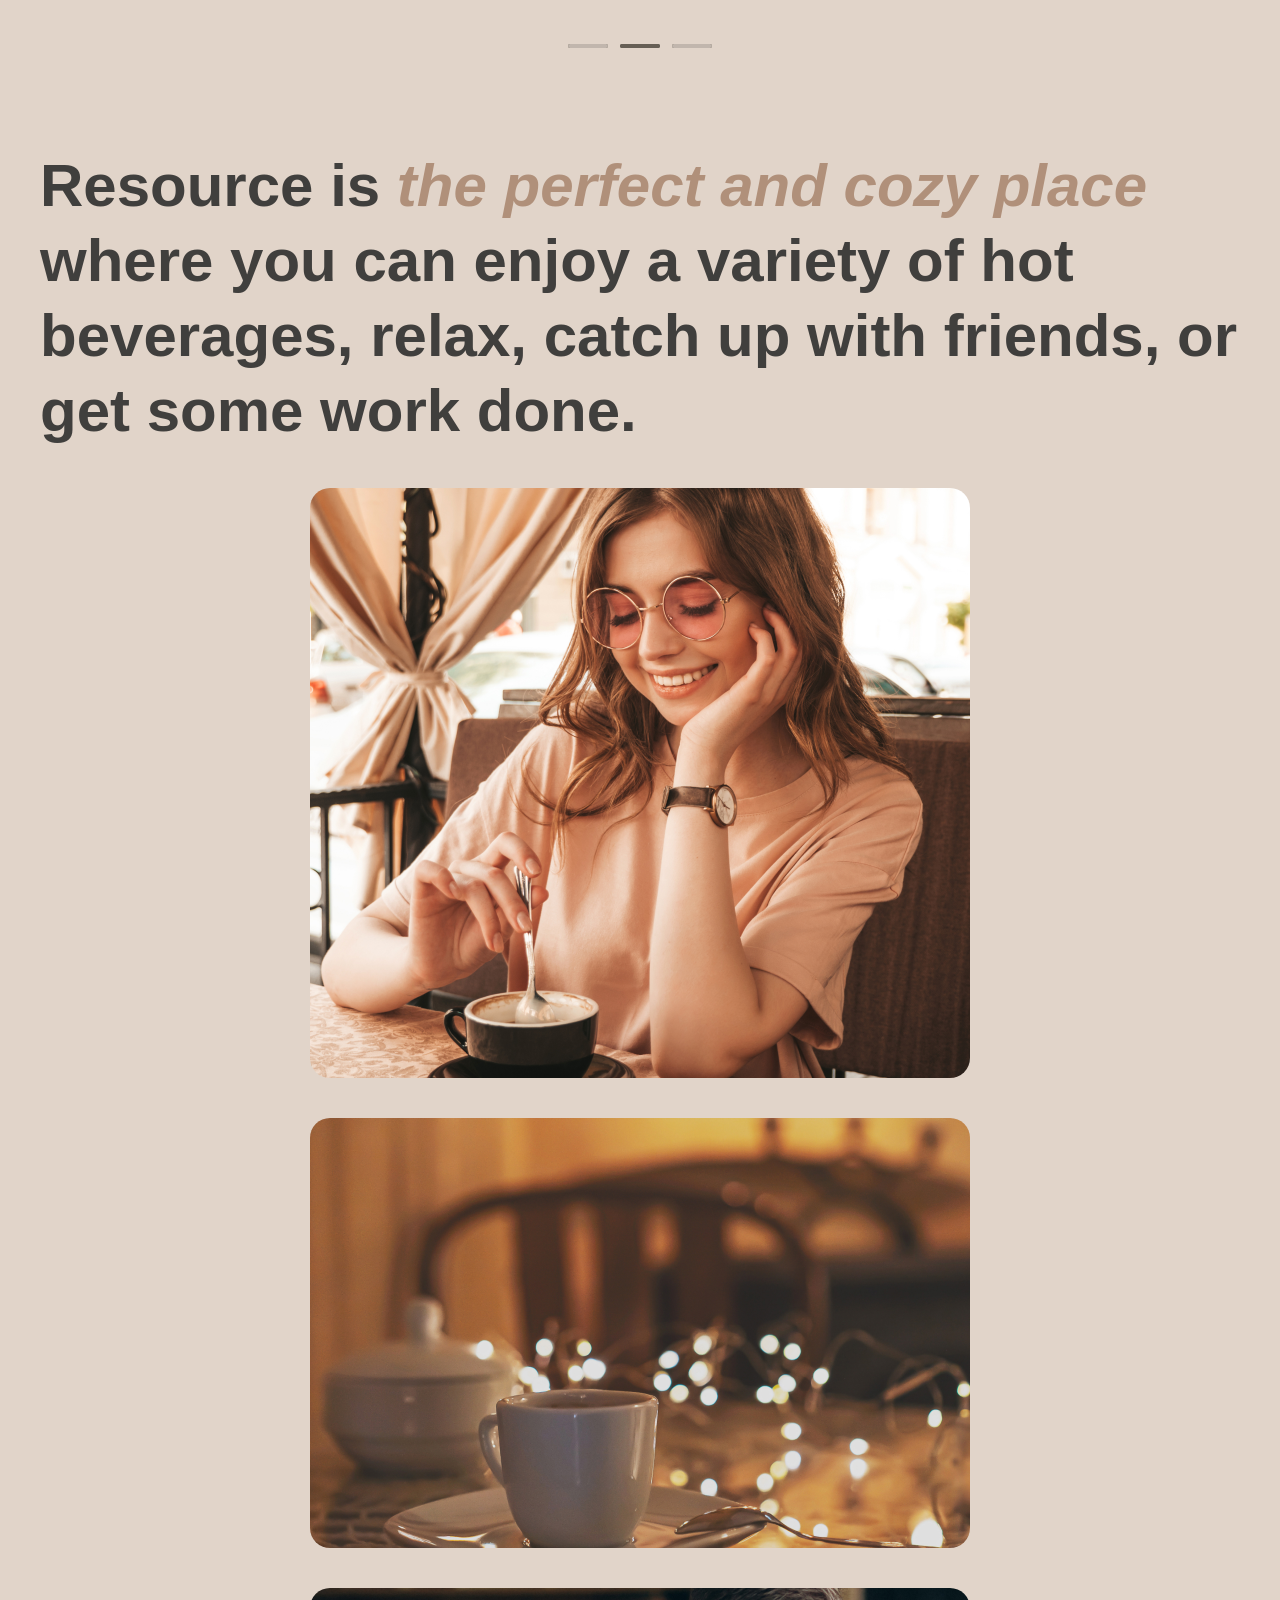
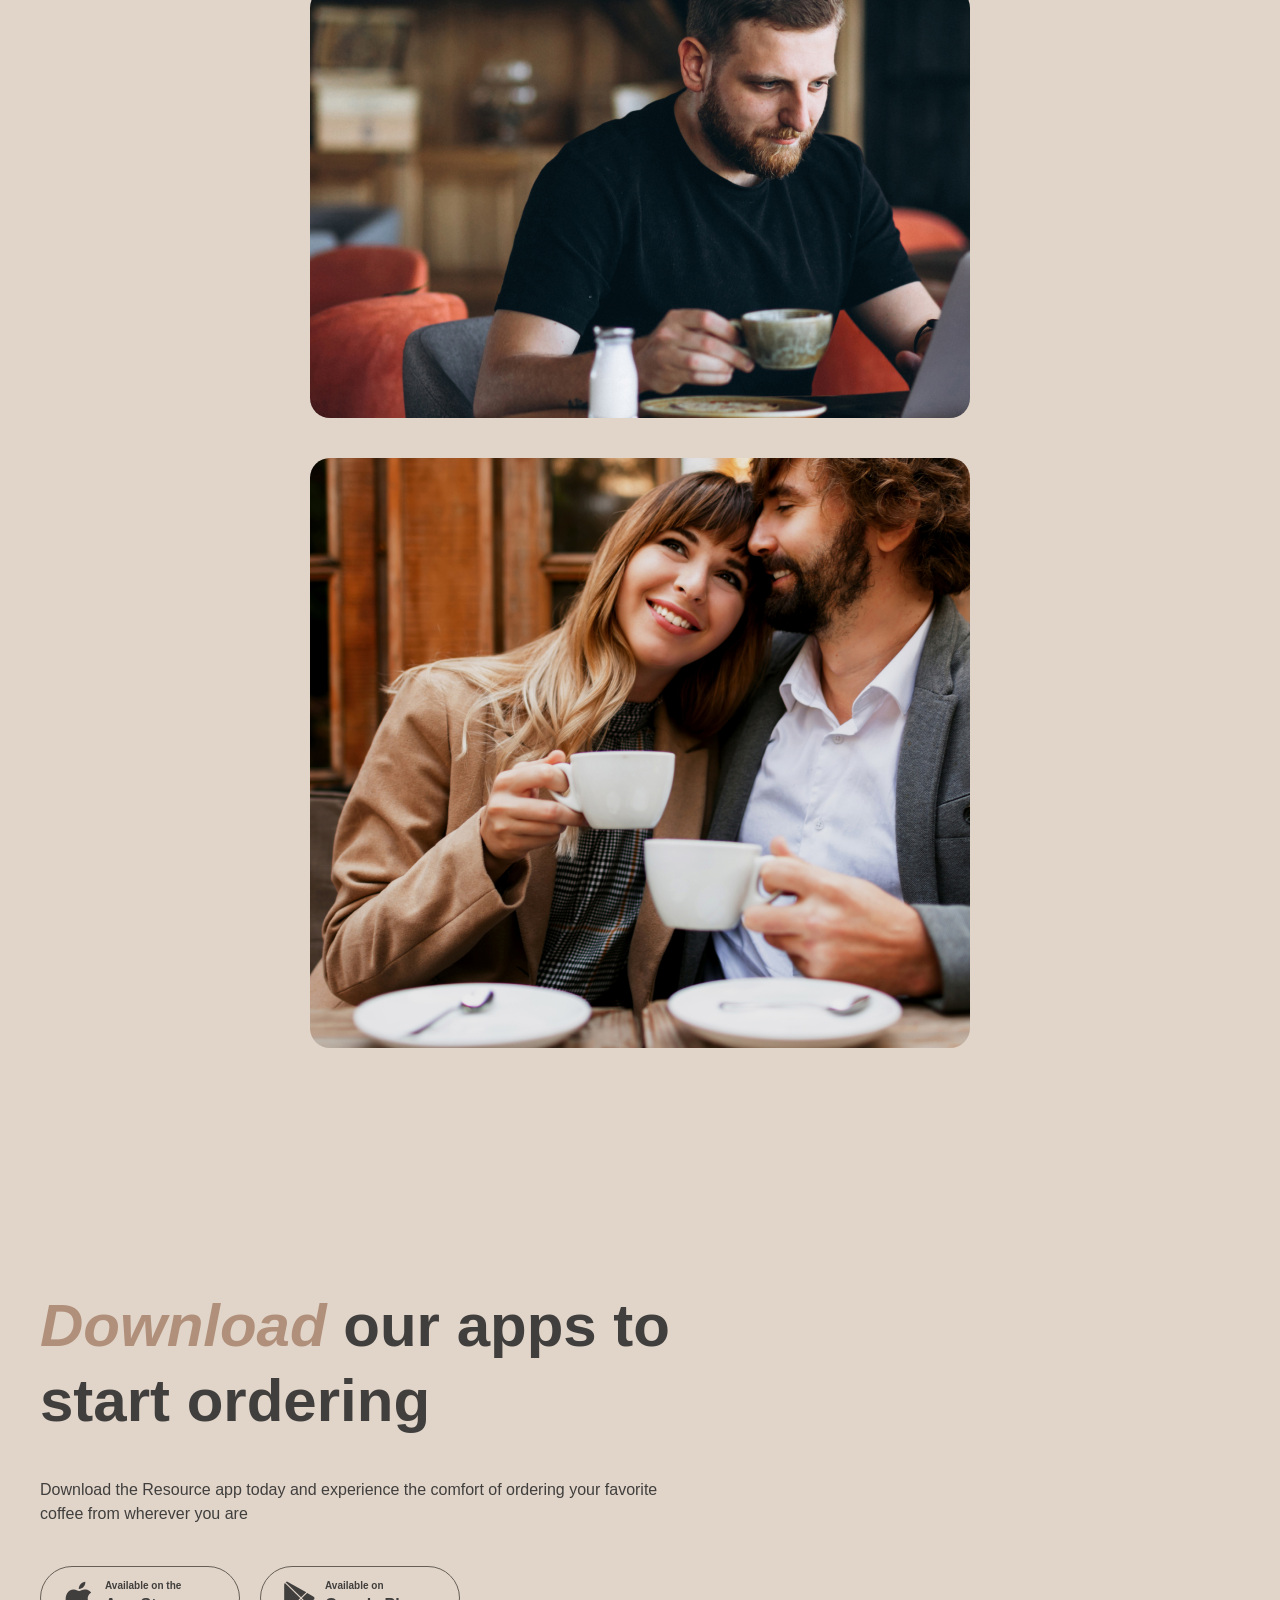
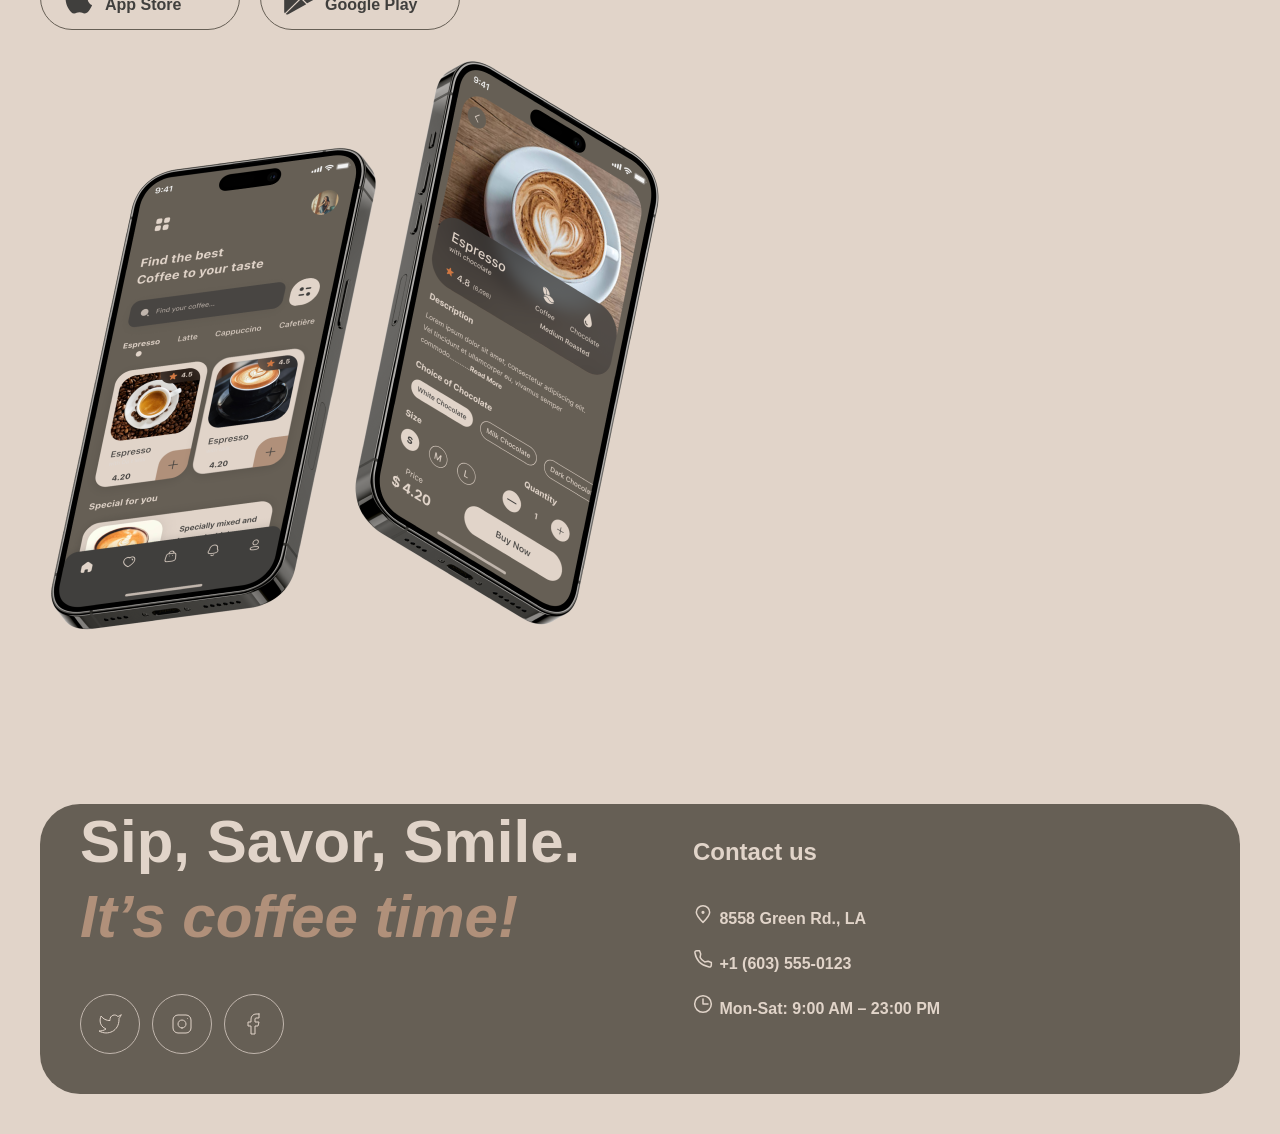
==== commit fbc64078: "feat: implement slider" ====
--- a/index.html
+++ b/index.html
@@ -90,6 +90,20 @@
                             <div class="coffee_description">This new drink takes an espresso and mixes it with brown
                                 sugar and cinnamon before being topped with oat milk.</div>
                             <div class="coffee_price">$5.50</div>
+                        </div>
+                        <div class="slide">
+                            <div class="cofee_image"><img src="asserts/img/png/slide-2.png" alt="slide-2"></div>
+                            <div class="coffee_name">Caramel Macchiato</div>
+                            <div class="coffee_description">TFragrant and unique classic espresso with rich
+                                caramel-peanut syrup, with cream under whipped thick foam.</div>
+                            <div class="coffee_price">$5.00</div>
+                        </div>
+                        <div class="slide">
+                            <div class="cofee_image"><img src="asserts/img/png/slide-3.png" alt="slide-3"></div>
+                            <div class="coffee_name">Ice coffee</div>
+                            <div class="coffee_description">A popular summer drink that tones and invigorates. Prepared
+                                from coffee, milk and ice.</div>
+                            <div class="coffee_price">$4.50</div>
                         </div>
                     </div>
                     <div class="left_arrow">
@@ -262,6 +276,7 @@
         </div>
     </footer>
     <script src="js/theme.js" type="module"></script>
+    <script src="js/slider.js" type="module"></script>
 </body>
 
 </html>
--- a/css/index.css
+++ b/css/index.css
@@ -61,7 +61,6 @@
   overflow: hidden;
 }
 
-
 .section_favorite .section-header {
   text-align: center;
 }
@@ -156,12 +155,60 @@
   width: 100%;
   height: 4px;
   border-radius: 100px;
-  background-color: var(--border-inverse);
+  background-color: var(--border-primary);
 }
 
 .control.active {
   background-color: var(--border-inverse);
   animation: progress 7s linear;
+}
+
+.to_left {
+  animation-name: left;
+}
+
+.to_right {
+  animation-name: right;
+  animation-direction: reverse;
+}
+
+.from_left {
+  animation-name: left;
+  animation-direction: reverse;
+}
+
+.from_right {
+  animation-name: right;
+}
+
+@keyframes left {
+  from {
+    left: 0;
+  }
+
+  to {
+    left: -100%;
+  }
+}
+
+@keyframes right {
+  from {
+    left: 100%;
+  }
+
+  to {
+    left: 0;
+  }
+}
+
+@keyframes progress {
+  from {
+    width: 0;
+  }
+
+  to {
+    width: 100%;
+  }
 }
 
 .galery {
